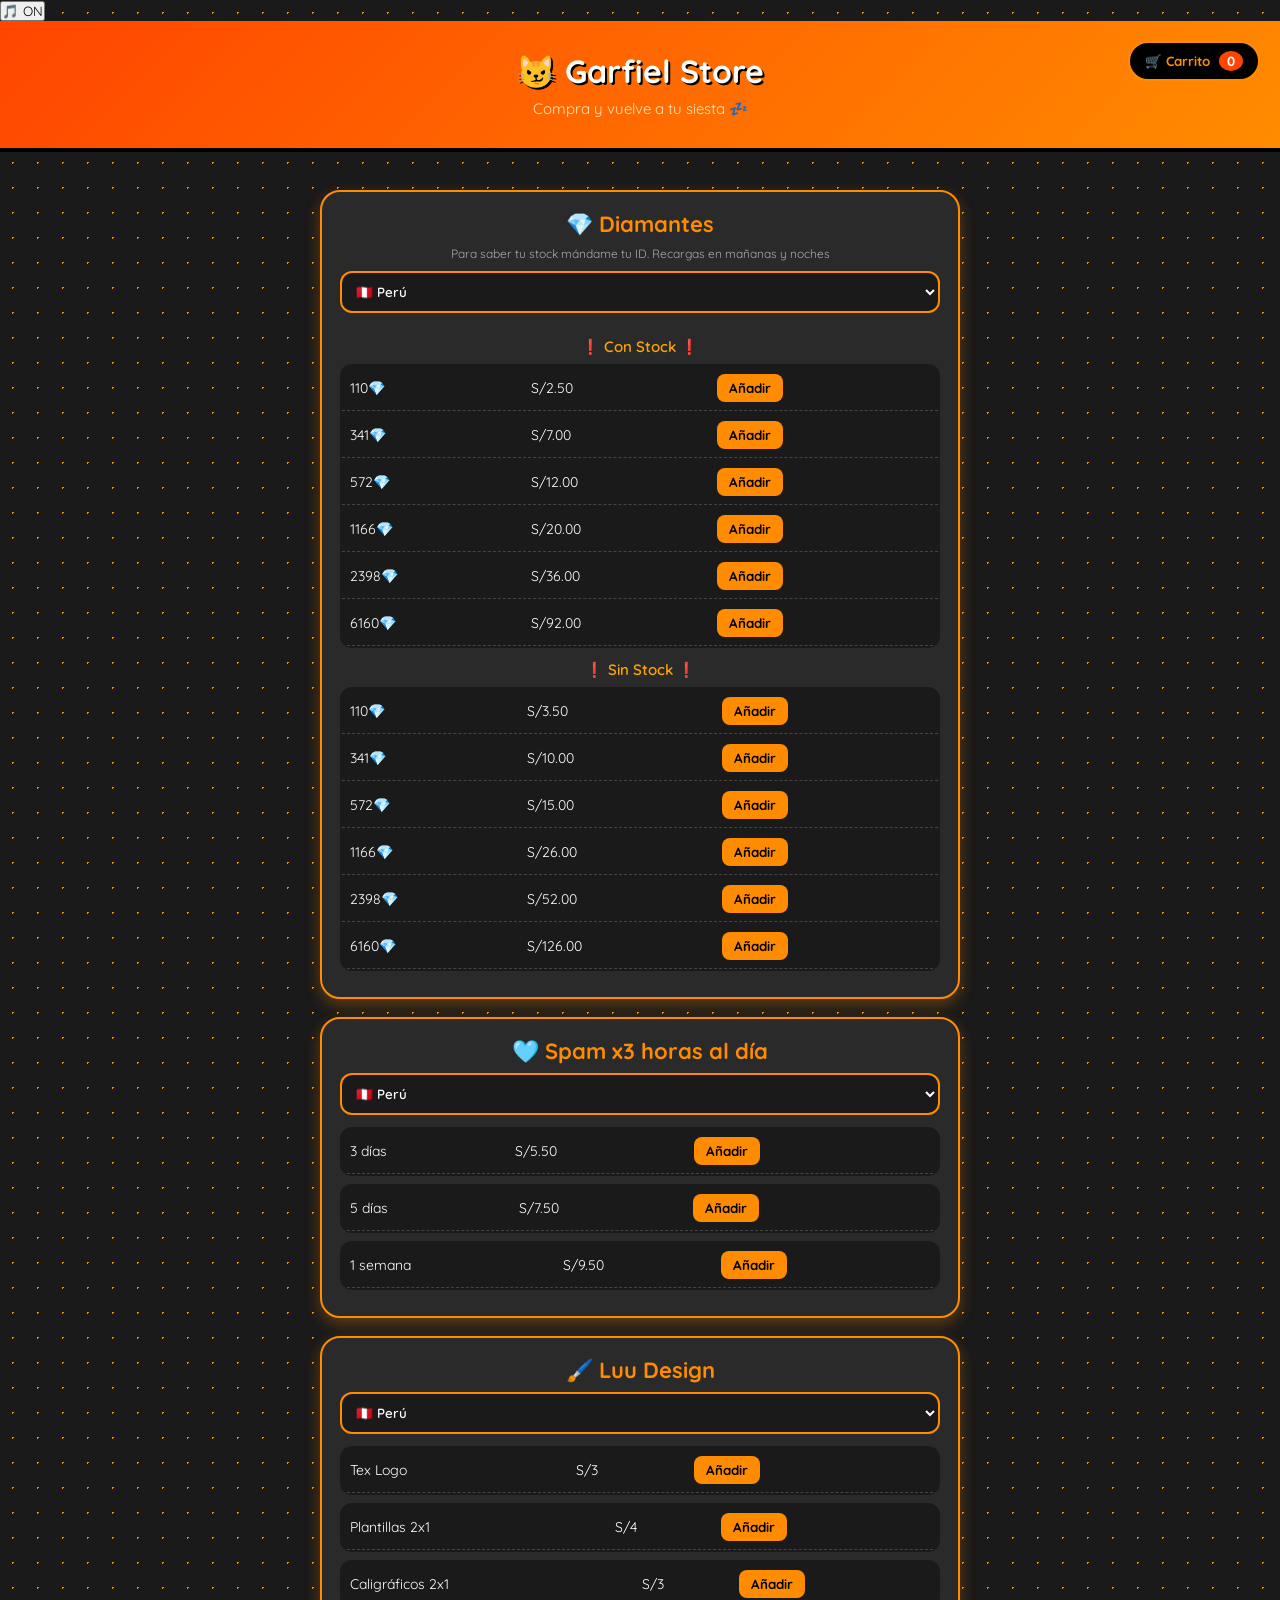
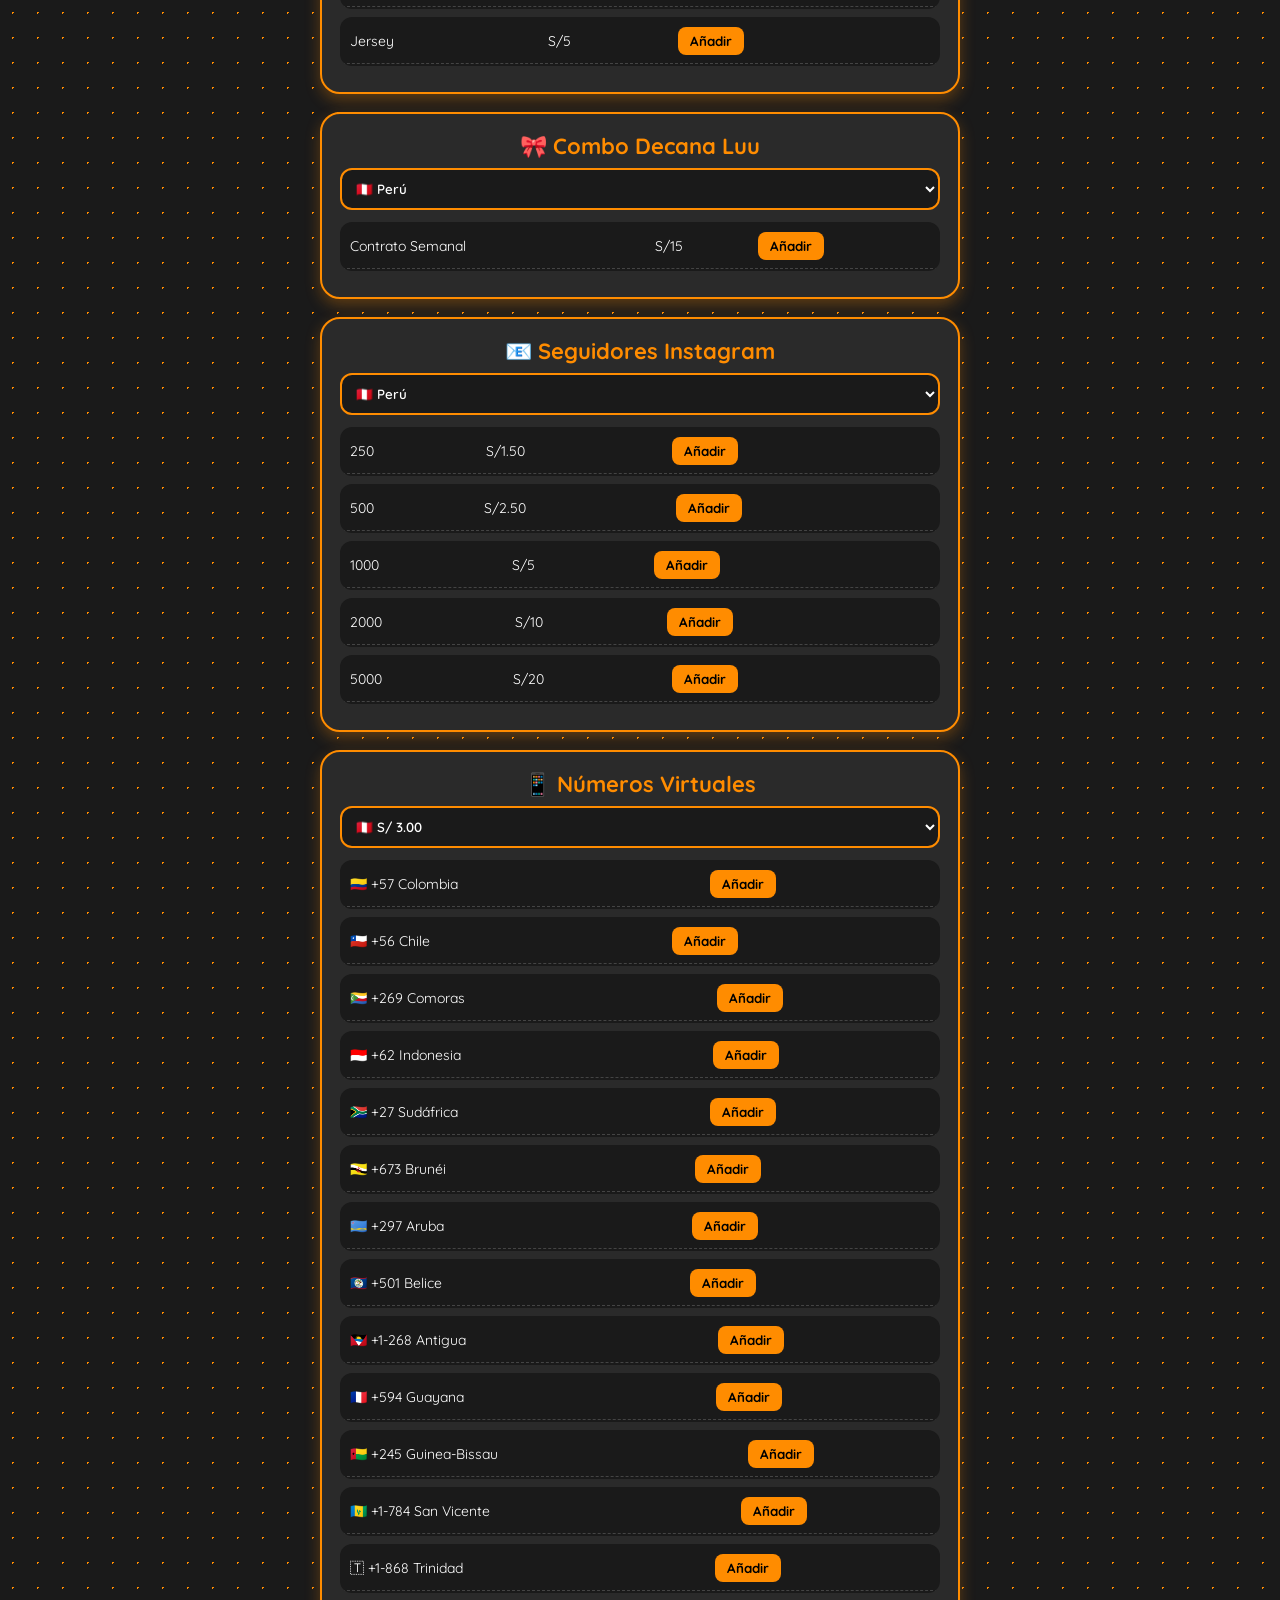
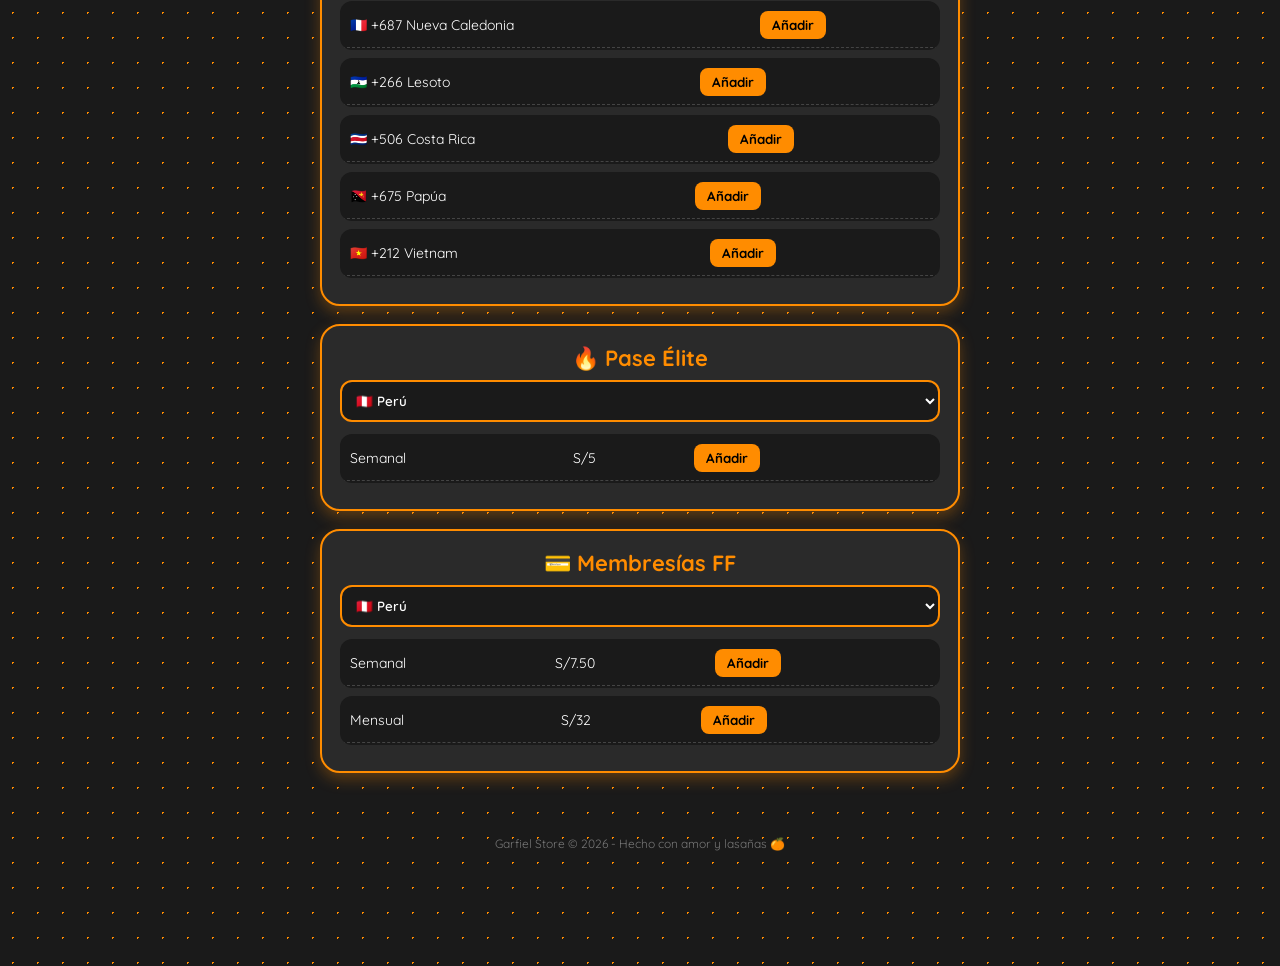
==== index.html @ dd6cdc40 "Actualizar index.html" ====
<!DOCTYPE html>
<html lang="es">
<head>
<meta charset="UTF-8">
<meta name="viewport" content="width=device-width, initial-scale=1.0">
<title>Garfiel Store 😼</title>
<link rel="stylesheet" href="style.css">
<link href="https://fonts.googleapis.com/css2?family=Quicksand:wght@400;600;700&display=swap" rel="stylesheet">
</head>
<body>

<button id="btn-musica">🎵 ON</button>
<audio id="musica" loop><source src="garfield.mp3" type="audio/mpeg"></audio>

<header>
  <h1>😼 Garfiel Store</h1>
  <p>Compra y vuelve a tu siesta 💤</p>
  <button id="btn-carrito">🛒 Carrito <span id="contador">0</span></button>
</header>

<div class="container">

  <div class="card"><h2>💎 Diamantes</h2>
    <p class="info">Para saber tu stock mándame tu ID. Recargas en mañanas y noches</p>
    <select id="pais-diamantes" onchange="cambiarPrecio('diamantes')">
      <option value="PE">🇵🇪 Perú</option><option value="AR">🇦🇷 Argentina</option>
      <option value="CL">🇨🇱 Chile</option><option value="BO">🇧🇴 Bolivia</option>
      <option value="UY">🇺🇾 Uruguay</option><option value="MX">🇲🇽 México</option>
    </select>
    <h3>❗ Con Stock ❗</h3><div id="tabla-diamantes-con"></div>
    <h3>❗ Sin Stock ❗</h3><div id="tabla-diamantes-sin"></div>
  </div>

  <div class="card"><h2>🩵 Spam x3 horas al día</h2>
    <select id="pais-spam" onchange="cambiarPrecio('spam')">
      <option value="PE">🇵🇪 Perú</option><option value="CL">🇨🇱 Chile</option>
      <option value="AR">🇦🇷 Argentina</option><option value="UY">🇺🇾 Uruguay</option>
      <option value="BO">🇧🇴 Bolivia</option><option value="CO">🇨🇴 Colombia</option>
      <option value="US">🇺🇸 USA</option><option value="MX">🇲🇽 México</option>
    </select><div id="tabla-spam"></div>
  </div>

  <div class="card"><h2>🖌️ Luu Design</h2>
    <select id="pais-luu" onchange="cambiarPrecio('luu')">
      <option value="PE">🇵🇪 Perú</option><option value="CL">🇨🇱 Chile</option>
      <option value="AR">🇦🇷 Argentina</option><option value="MX">🇲🇽 México</option>
      <option value="UY">🇺🇾 Uruguay</option><option value="BO">🇧🇴 Bolivia</option>
      <option value="CO">🇨🇴 Colombia</option><option value="US">🇺🇸 USA</option>
    </select><div id="tabla-luu"></div>
  </div>

  <div class="card"><h2>🎀 Combo Decana Luu</h2>
    <select id="pais-combo" onchange="cambiarPrecio('combo')">
      <option value="PE">🇵🇪 Perú</option><option value="CL">🇨🇱 Chile</option>
      <option value="AR">🇦🇷 Argentina</option><option value="MX">🇲🇽 México</option>
      <option value="UY">🇺🇾 Uruguay</option><option value="BO">🇧🇴 Bolivia</option>
    </select><div id="tabla-combo"></div>
  </div>

  <div class="card"><h2>📧 Seguidores Instagram</h2>
    <select id="pais-seguidores" onchange="cambiarPrecio('seguidores')">
      <option value="PE">🇵🇪 Perú</option><option value="CL">🇨🇱 Chile</option>
      <option value="AR">🇦🇷 Argentina</option><option value="MX">🇲🇽 México</option>
      <option value="UY">🇺🇾 Uruguay</option><option value="BO">🇧🇴 Bolivia</option>
    </select><div id="tabla-seguidores"></div>
  </div>

  <div class="card"><h2>📱 Números Virtuales</h2>
    <select id="moneda-numero">
      <option>🇵🇪 S/ 3.00</option><option>🇨🇱 $1,050 CLP</option>
      <option>🇦🇷 $1,650 ARS</option><option>🇲🇽 $22.50 MXN</option>
      <option>🇺🇾 $45 UYU</option><option>🇧🇴 Bs 13.50</option>
      <option>🇨🇴 $4,500 COP</option><option>🇺🇸 $2 USD</option>
    </select>
    <div id="tabla-numeros"></div>
  </div>

  <div class="card"><h2>🔥 Pase Élite</h2>
    <select id="pais-pase" onchange="cambiarPrecio('pase')">
      <option value="PE">🇵🇪 Perú</option><option value="CL">🇨🇱 Chile</option>
      <option value="AR">🇦🇷 Argentina</option><option value="MX">🇲🇽 México</option>
      <option value="UY">🇺🇾 Uruguay</option><option value="BO">🇧🇴 Bolivia</option>
    </select><div id="tabla-pase"></div>
  </div>

  <div class="card"><h2>💳 Membresías FF</h2>
    <select id="pais-membresia" onchange="cambiarPrecio('membresia')">
      <option value="PE">🇵🇪 Perú</option><option value="CL">🇨🇱 Chile</option>
      <option value="AR">🇦🇷 Argentina</option><option value="MX">🇲🇽 México</option>
      <option value="UY">🇺🇾 Uruguay</option><option value="BO">🇧🇴 Bolivia</option>
    </select><div id="tabla-membresia"></div>
  </div>

</div>

<!-- MODAL CARRITO -->
<div id="modal-carrito" class="modal">
  <div class="modal-contenido">
    <span class="cerrar">&times;</span>
    <h2>🛒 Tu Carrito</h2>
    <div id="items-carrito"></div>
    <p id="total">Total: S/0.00</p>
    <button id="btn-enviar-wp">Enviar pedido por WhatsApp</button>
  </div>
</div>

<footer>Garfiel Store © 2026 - Hecho con amor y lasañas 🍊</footer>
<script src="script.js"></script>
</body>
</html>
---- style.css ----
*{margin:0;padding:0;box-sizing:border-box;font-family:'Quicksand', sans-serif}
body{background:#1a1a1a;color:#fff;padding-bottom:90px;background-image:radial-gradient(#FF8C00 1px, transparent 1px);background-size:25px 25px}
header{text-align:center;padding:30px 15px;background:linear-gradient(135deg, #FF4500 0%, #FF8C00 100%);border-bottom:4px solid #000;position:relative}
header h1{font-size:32px;color:#fff;text-shadow:2px 2px 0 #000;font-weight:700}
header p{color:#FFE4B5;margin-top:8px;font-size:15px}
#btn-carrito{position:absolute;top:20px;right:20px;background:#000;color:#FF8C00;border:2px solid #FF8C00;padding:10px 15px;border-radius:25px;font-weight:700;cursor:pointer}
#contador{background:#FF4500;color:#fff;padding:2px 8px;border-radius:50%;margin-left:5px}
.container{max-width:680px;margin:auto;padding:20px}
.card{background:#2a2a2a;border-radius:20px;padding:18px;margin:18px 0;box-shadow:0 6px 15px rgba(255,140,0,0.3);border:2px solid #FF8C00}
.card h2{color:#FF8C00;margin-bottom:8px;font-size:22px;text-align:center}
.card h3{font-size:15px;color:#FFA500;margin:12px 0 8px;text-align:center;font-weight:600}
.info{font-size:12px;color:#aaa;text-align:center;margin-bottom:10px}
select{width:100%;padding:10px;border:2px solid #FF8C00;border-radius:12px;margin-bottom:12px;background:#1a1a1a;color:#fff;font-weight:600}
table{width:100%;font-size:14px;background:#1a1a1a;border-radius:12px;overflow:hidden;margin-bottom:8px}
table td{padding:8px;border-bottom:1px dashed #444}
.controles{display:flex;gap:5px;align-items:center}
.btn-add{background:#FF8C00;color:#000;border:none;padding:6px 12px;border-radius:8px;font-weight:700;cursor:pointer}
.btn-cant{background:#333;color:#FF8C00;border:1px solid #FF8C00;padding:6px 10px;border-radius:8px;font-weight:700;min-width:35px;text-align:center}
.modal{display:none;position:fixed;z-index:1000;left:0;top:0;width:100%;height:100%;background:rgba(0,0,0,0.8)}
.modal-contenido{background:#2a2a2a;margin:10% auto;padding:20px;border:3px solid #FF8C00;border-radius:20px;width:90%;max-width:500px;color:#fff}
.cerrar{float:right;font-size:28px;font-weight:bold;color:#FF8C00;cursor:pointer}
#btn-enviar-wp{width:100%;background:linear-gradient(135deg, #25D366 0%, #128C7E 100%);color:#fff;border:none;padding:12px;border-radius:12px;font-weight:700;font-size:16px;margin-top:15px;cursor:pointer}
footer{text-align:center;padding:25px;font-size:12px;color:#777}
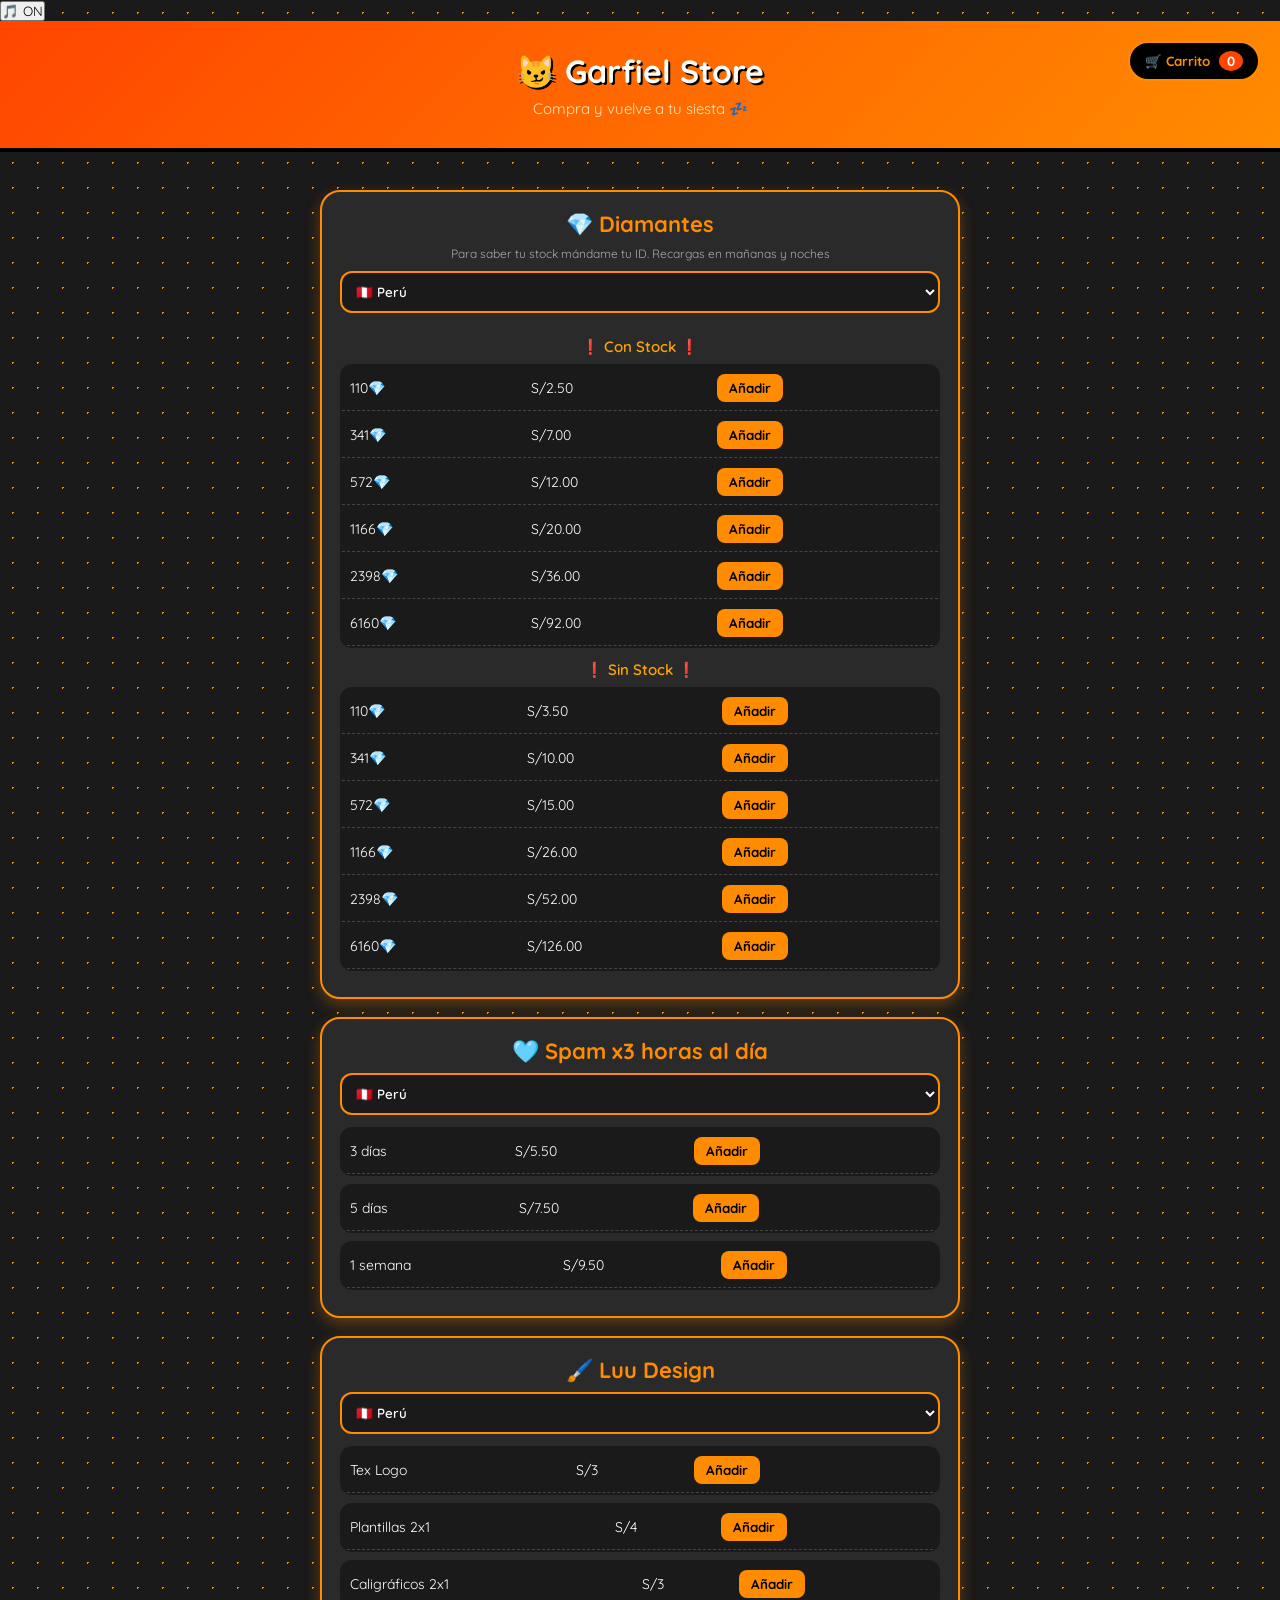
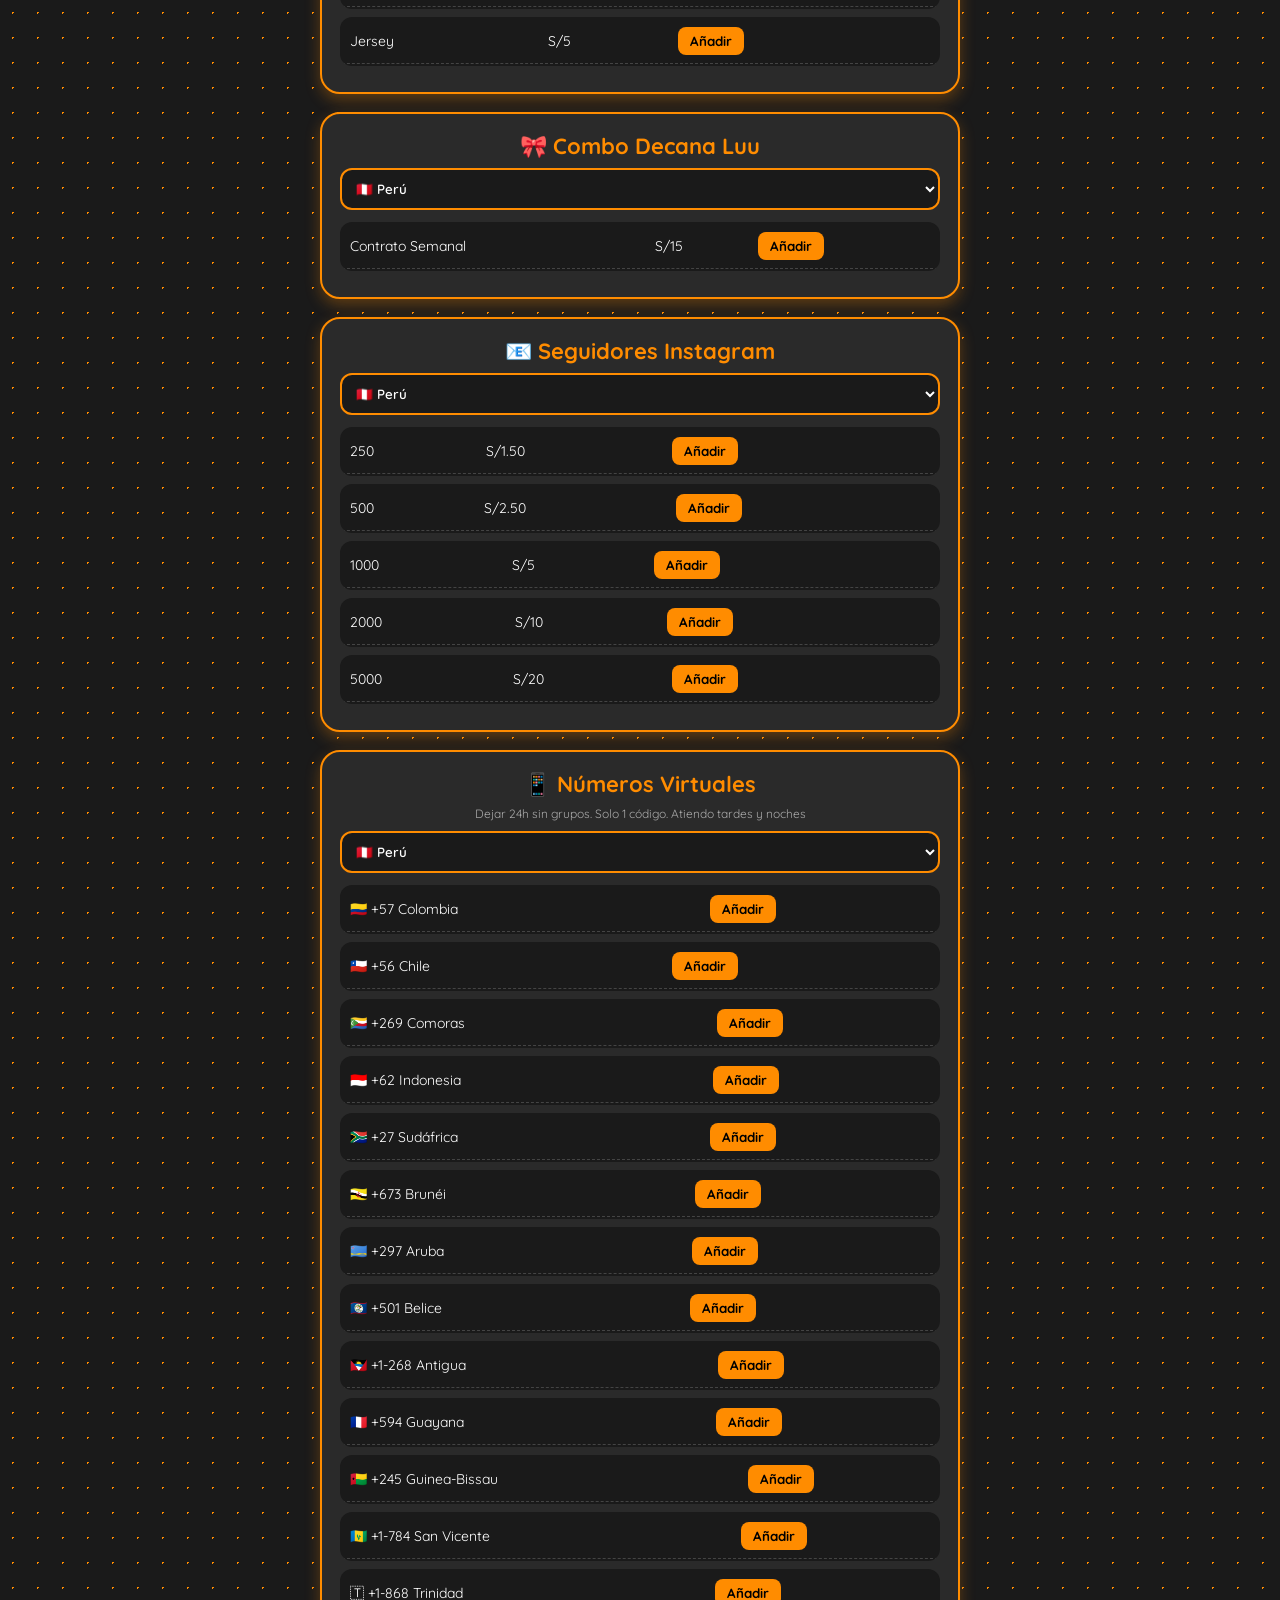
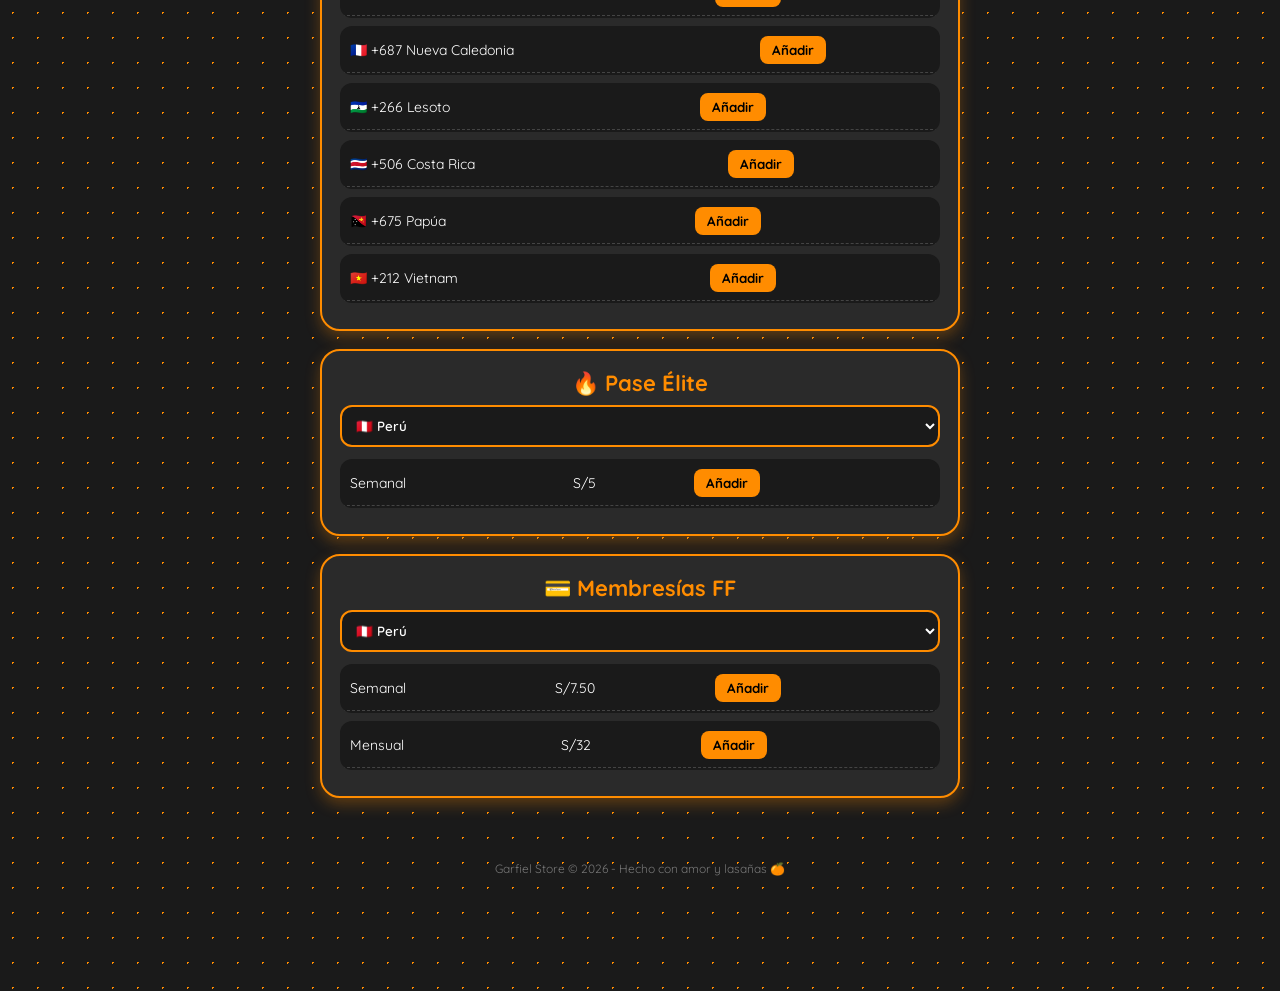
==== commit 345e1dcc: "Actualizar index.html" ====
--- a/index.html
+++ b/index.html
@@ -66,11 +66,12 @@
   </div>
 
   <div class="card"><h2>📱 Números Virtuales</h2>
-    <select id="moneda-numero">
-      <option>🇵🇪 S/ 3.00</option><option>🇨🇱 $1,050 CLP</option>
-      <option>🇦🇷 $1,650 ARS</option><option>🇲🇽 $22.50 MXN</option>
-      <option>🇺🇾 $45 UYU</option><option>🇧🇴 Bs 13.50</option>
-      <option>🇨🇴 $4,500 COP</option><option>🇺🇸 $2 USD</option>
+    <p class="info">Dejar 24h sin grupos. Solo 1 código. Atiendo tardes y noches</p>
+    <select id="pais-numeros" onchange="cambiarPrecio('numeros')">
+      <option value="PE">🇵🇪 Perú</option><option value="CL">🇨🇱 Chile</option>
+      <option value="AR">🇦🇷 Argentina</option><option value="MX">🇲🇽 México</option>
+      <option value="UY">🇺🇾 Uruguay</option><option value="BO">🇧🇴 Bolivia</option>
+      <option value="CO">🇨🇴 Colombia</option><option value="US">🇺🇸 USA</option>
     </select>
     <div id="tabla-numeros"></div>
   </div>
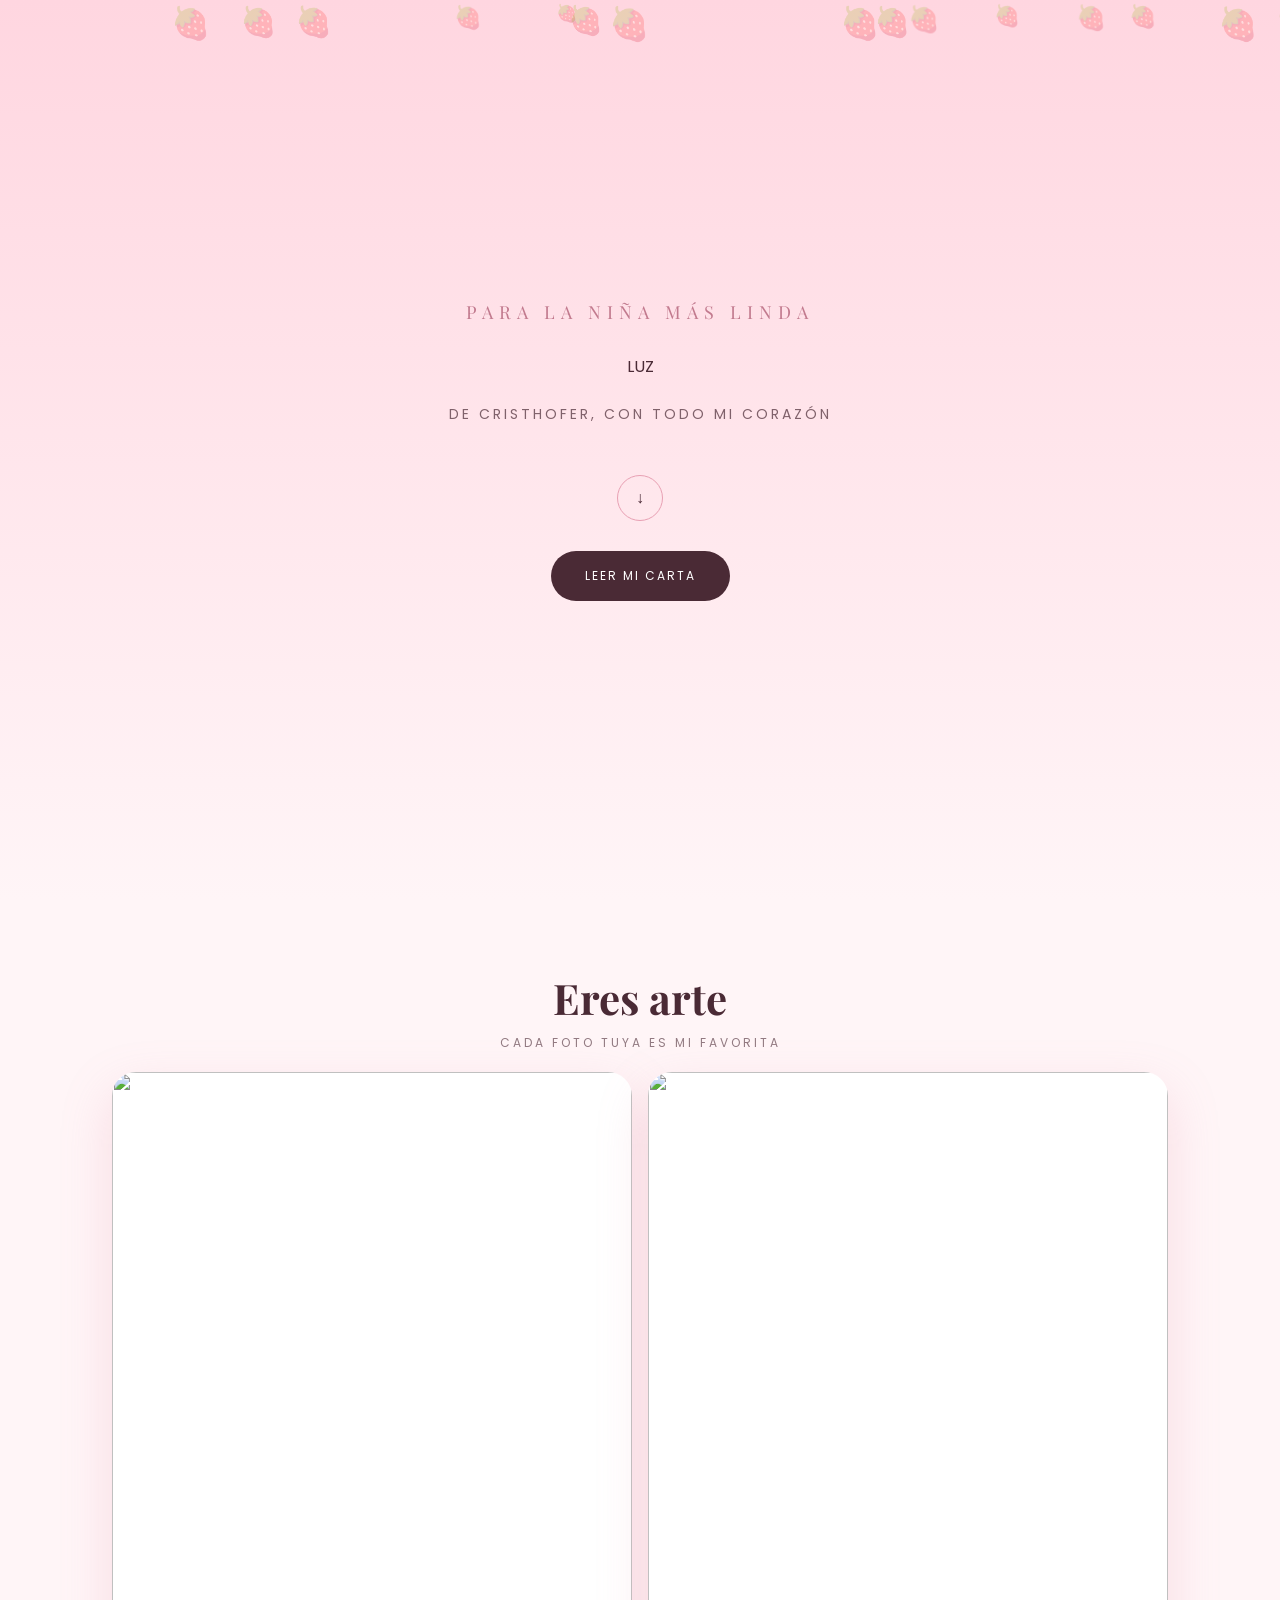
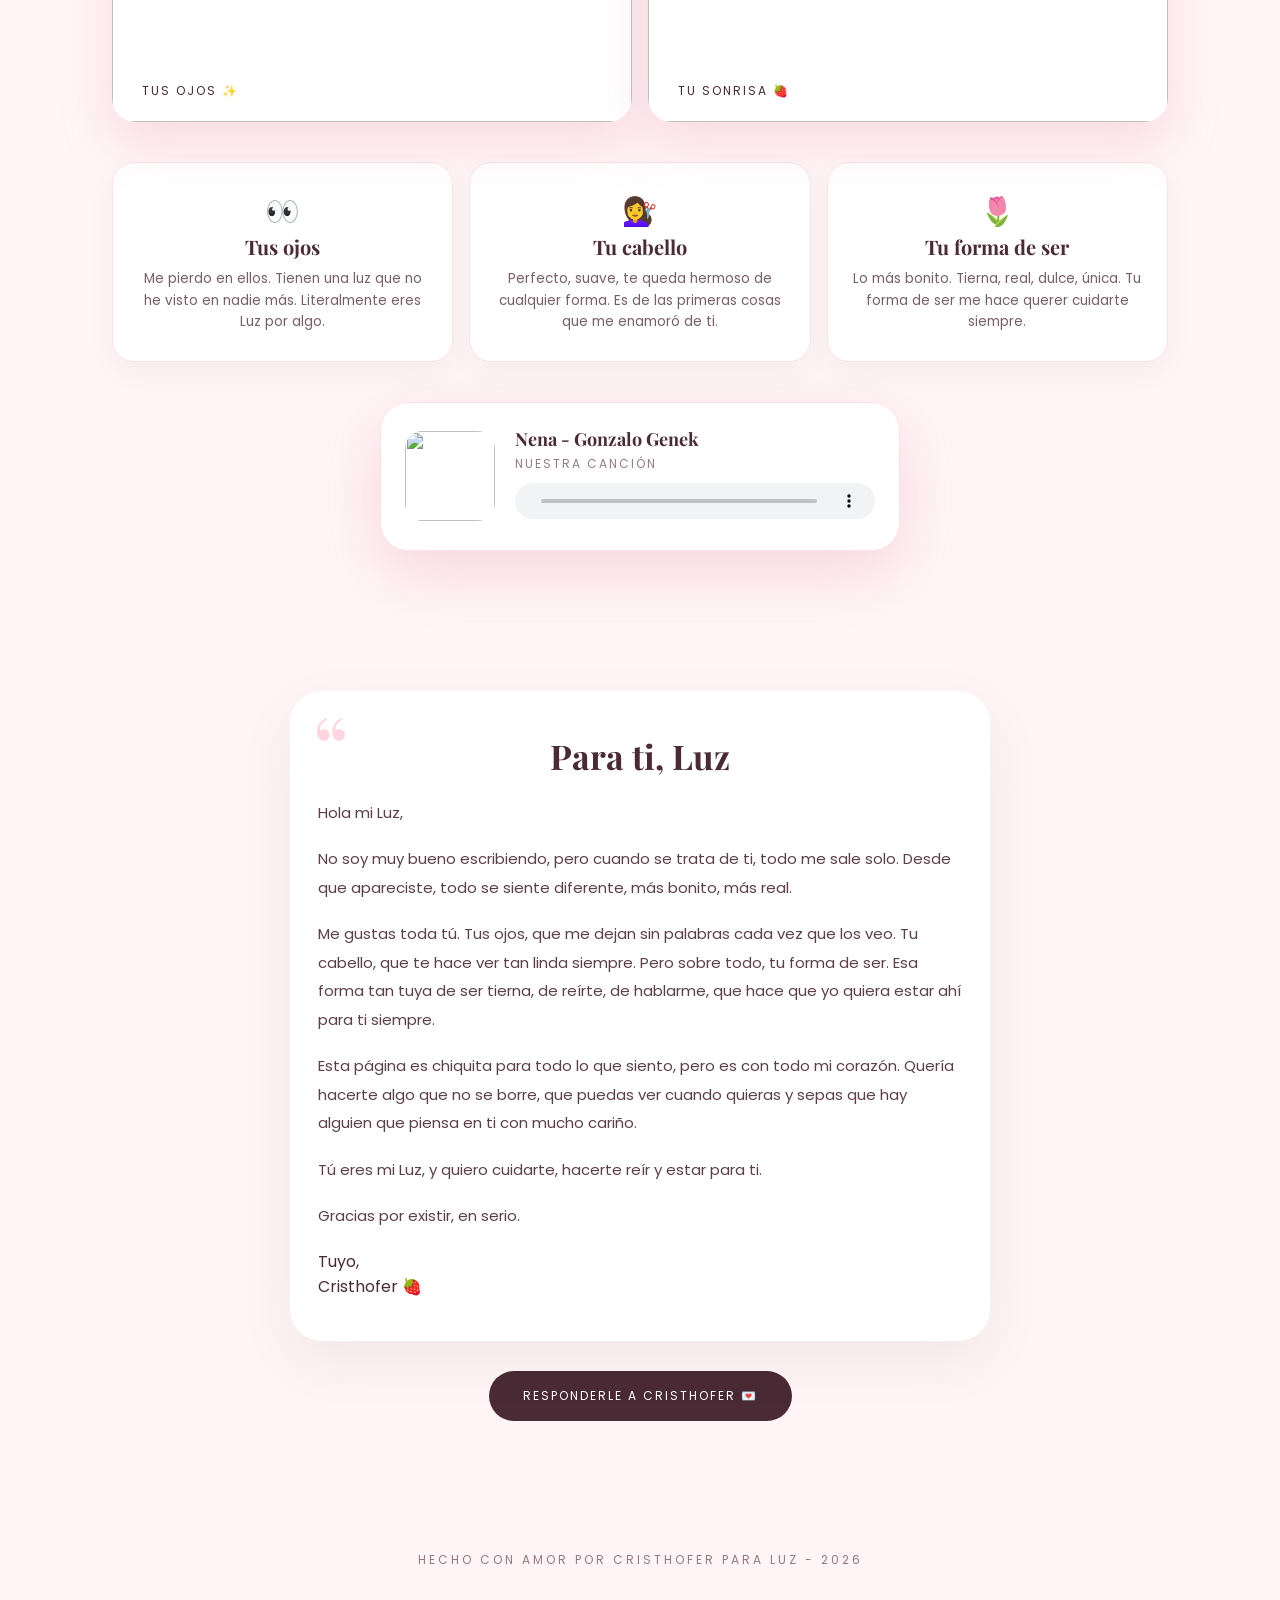
==== commit f5be7b6a: "Actualizar index.html" ====
--- a/index.html
+++ b/index.html
@@ -3,109 +3,101 @@
 <head>
 <meta charset="UTF-8">
 <meta name="viewport" content="width=device-width, initial-scale=1.0">
-<title>Garfiel Store 😼</title>
-<link rel="stylesheet" href="style.css">
-<link href="https://fonts.googleapis.com/css2?family=Quicksand:wght@400;600;700&display=swap" rel="stylesheet">
+<title>Para Luz - De Cristhofer</title>
+<link href="https://fonts.googleapis.com/css2?family=Playfair+Display:wght@400;600;700&family=Poppins:wght@300;400;500&display=swap" rel="stylesheet">
+<style>
+*{margin:0;padding:0;box-sizing:border-box}
+body{font-family:'Poppins',sans-serif;background:#fff5f7;color:#4a2a35;overflow-x:hidden}
+.hero{min-height:100vh;background:linear-gradient(180deg, #ffd6e0 0%, #fff5f7 100%);display:flex;flex-direction:column;align-items:center;justify-content:center;text-align:center;padding:30px 20px;position:relative}
+.hero h1{font-family:'Playfair Display',serif;font-size:18px;letter-spacing:6px;font-weight:400;color:#c27a8e;margin-bottom:30px}
+.hero.name{font-family:'Playfair Display',serif;font-size:clamp(70px,20vw,140px);font-weight:700;line-height:0.9;color:#4a2a35}
+.subtitle{margin-top:25px;font-size:14px;letter-spacing:3px;opacity:0.7}
+.scroll{margin-top:50px;width:46px;height:46px;border:1px solid #e8a0b3;border-radius:50%;display:flex;align-items:center;justify-content:center;animation:float 2s infinite}
+@keyframes float{0%,100%{transform:translateY(0)}50%{transform:translateY(8px)}}
+.section{max-width:1100px;margin:0 auto;padding:70px 22px}
+.pics{display:grid;grid-template-columns:1fr 1fr;gap:16px;margin-top:20px}
+@media(max-width:700px){.pics{grid-template-columns:1fr}}
+.pic-card{border-radius:24px;overflow:hidden;position:relative;aspect-ratio:4/5;background:#fff;box-shadow:0 20px 50px rgba(227,143,168,0.25)}
+.pic-card img{width:100%;height:100%;object-fit:cover;transition:transform 0.8s}
+.pic-card:hover img{transform:scale(1.05)}
+.pic-label{position:absolute;bottom:14px;left:14px;background:rgba(255,255,255,0.9);backdrop-filter:blur(10px);padding:8px 16px;border-radius:20px;font-size:12px;letter-spacing:2px}
+.love-grid{display:grid;grid-template-columns:repeat(3,1fr);gap:16px;margin-top:40px}
+@media(max-width:700px){.love-grid{grid-template-columns:1fr}}
+.love-item{background:white;border-radius:22px;padding:28px 22px;box-shadow:0 10px 30px rgba(0,0,0,0.04);border:1px solid #ffe2e9;text-align:center}
+.love-item h3{font-family:'Playfair Display',serif;font-size:20px;margin-bottom:8px}
+.love-item p{font-size:13.5px;line-height:1.6;opacity:0.75}
+.player{background:white;border-radius:28px;padding:24px;display:flex;gap:20px;align-items:center;box-shadow:0 20px 60px rgba(227,143,168,0.3);border:1px solid #ffe2e9;max-width:520px;margin:40px auto 0}
+.player img{width:90px;height:90px;border-radius:18px;object-fit:cover}
+.player-info{flex:1;text-align:left}
+.player-info h4{font-family:'Playfair Display',serif;font-size:18px}
+.player-info p{font-size:12px;letter-spacing:2px;opacity:0.6;margin-top:4px}
+.player audio{width:100%;margin-top:10px;height:36px}
+.letter{background:white;border-radius:32px;padding:42px 28px;box-shadow:0 20px 60px rgba(0,0,0,0.06);max-width:700px;margin:0 auto;position:relative}
+.letter:before{content:'“';position:absolute;top:10px;left:22px;font-family:'Playfair Display',serif;font-size:90px;color:#ffd6e0;line-height:1}
+.letter h2{font-family:'Playfair Display',serif;font-size:34px;margin-bottom:20px;text-align:center}
+.letter p{font-size:15px;line-height:1.9;margin-bottom:18px;opacity:0.9}
+.letter.sign{margin-top:30px;text-align:right;font-family:'Playfair Display',serif;font-style:italic;font-size:22px}
+.footer{text-align:center;padding:60px 20px;opacity:0.6;font-size:12px;letter-spacing:3px}
+.btn{display:inline-block;margin-top:30px;background:#4a2a35;color:white;padding:16px 34px;border-radius:30px;text-decoration:none;letter-spacing:2px;font-size:12px;transition:0.3s}
+.btn:hover{background:#e38fa8;transform:translateY(-2px)}
+.hearts{position:absolute;top:0;left:0;width:100%;height:100%;pointer-events:none;overflow:hidden}
+.hearts span{position:absolute;animation:heart 8s linear infinite;opacity:0.2}
+@keyframes heart{0%{transform:translateY(100vh) rotate(0deg)}100%{transform:translateY(-10vh) rotate(360deg)}}
+</style>
 </head>
 <body>
-
-<button id="btn-musica">🎵 ON</button>
-<audio id="musica" loop><source src="garfield.mp3" type="audio/mpeg"></audio>
-
-<header>
-  <h1>😼 Garfiel Store</h1>
-  <p>Compra y vuelve a tu siesta 💤</p>
-  <button id="btn-carrito">🛒 Carrito <span id="contador">0</span></button>
-</header>
-
-<div class="container">
-
-  <div class="card"><h2>💎 Diamantes</h2>
-    <p class="info">Para saber tu stock mándame tu ID. Recargas en mañanas y noches</p>
-    <select id="pais-diamantes" onchange="cambiarPrecio('diamantes')">
-      <option value="PE">🇵🇪 Perú</option><option value="AR">🇦🇷 Argentina</option>
-      <option value="CL">🇨🇱 Chile</option><option value="BO">🇧🇴 Bolivia</option>
-      <option value="UY">🇺🇾 Uruguay</option><option value="MX">🇲🇽 México</option>
-    </select>
-    <h3>❗ Con Stock ❗</h3><div id="tabla-diamantes-con"></div>
-    <h3>❗ Sin Stock ❗</h3><div id="tabla-diamantes-sin"></div>
-  </div>
-
-  <div class="card"><h2>🩵 Spam x3 horas al día</h2>
-    <select id="pais-spam" onchange="cambiarPrecio('spam')">
-      <option value="PE">🇵🇪 Perú</option><option value="CL">🇨🇱 Chile</option>
-      <option value="AR">🇦🇷 Argentina</option><option value="UY">🇺🇾 Uruguay</option>
-      <option value="BO">🇧🇴 Bolivia</option><option value="CO">🇨🇴 Colombia</option>
-      <option value="US">🇺🇸 USA</option><option value="MX">🇲🇽 México</option>
-    </select><div id="tabla-spam"></div>
-  </div>
-
-  <div class="card"><h2>🖌️ Luu Design</h2>
-    <select id="pais-luu" onchange="cambiarPrecio('luu')">
-      <option value="PE">🇵🇪 Perú</option><option value="CL">🇨🇱 Chile</option>
-      <option value="AR">🇦🇷 Argentina</option><option value="MX">🇲🇽 México</option>
-      <option value="UY">🇺🇾 Uruguay</option><option value="BO">🇧🇴 Bolivia</option>
-      <option value="CO">🇨🇴 Colombia</option><option value="US">🇺🇸 USA</option>
-    </select><div id="tabla-luu"></div>
-  </div>
-
-  <div class="card"><h2>🎀 Combo Decana Luu</h2>
-    <select id="pais-combo" onchange="cambiarPrecio('combo')">
-      <option value="PE">🇵🇪 Perú</option><option value="CL">🇨🇱 Chile</option>
-      <option value="AR">🇦🇷 Argentina</option><option value="MX">🇲🇽 México</option>
-      <option value="UY">🇺🇾 Uruguay</option><option value="BO">🇧🇴 Bolivia</option>
-    </select><div id="tabla-combo"></div>
-  </div>
-
-  <div class="card"><h2>📧 Seguidores Instagram</h2>
-    <select id="pais-seguidores" onchange="cambiarPrecio('seguidores')">
-      <option value="PE">🇵🇪 Perú</option><option value="CL">🇨🇱 Chile</option>
-      <option value="AR">🇦🇷 Argentina</option><option value="MX">🇲🇽 México</option>
-      <option value="UY">🇺🇾 Uruguay</option><option value="BO">🇧🇴 Bolivia</option>
-    </select><div id="tabla-seguidores"></div>
-  </div>
-
-  <div class="card"><h2>📱 Números Virtuales</h2>
-    <p class="info">Dejar 24h sin grupos. Solo 1 código. Atiendo tardes y noches</p>
-    <select id="pais-numeros" onchange="cambiarPrecio('numeros')">
-      <option value="PE">🇵🇪 Perú</option><option value="CL">🇨🇱 Chile</option>
-      <option value="AR">🇦🇷 Argentina</option><option value="MX">🇲🇽 México</option>
-      <option value="UY">🇺🇾 Uruguay</option><option value="BO">🇧🇴 Bolivia</option>
-      <option value="CO">🇨🇴 Colombia</option><option value="US">🇺🇸 USA</option>
-    </select>
-    <div id="tabla-numeros"></div>
-  </div>
-
-  <div class="card"><h2>🔥 Pase Élite</h2>
-    <select id="pais-pase" onchange="cambiarPrecio('pase')">
-      <option value="PE">🇵🇪 Perú</option><option value="CL">🇨🇱 Chile</option>
-      <option value="AR">🇦🇷 Argentina</option><option value="MX">🇲🇽 México</option>
-      <option value="UY">🇺🇾 Uruguay</option><option value="BO">🇧🇴 Bolivia</option>
-    </select><div id="tabla-pase"></div>
-  </div>
-
-  <div class="card"><h2>💳 Membresías FF</h2>
-    <select id="pais-membresia" onchange="cambiarPrecio('membresia')">
-      <option value="PE">🇵🇪 Perú</option><option value="CL">🇨🇱 Chile</option>
-      <option value="AR">🇦🇷 Argentina</option><option value="MX">🇲🇽 México</option>
-      <option value="UY">🇺🇾 Uruguay</option><option value="BO">🇧🇴 Bolivia</option>
-    </select><div id="tabla-membresia"></div>
-  </div>
-
+<div class="hero">
+  <div class="hearts" id="hearts"></div>
+  <h1>PARA LA NIÑA MÁS LINDA</h1>
+  <div class="name">LUZ</div>
+  <p class="subtitle">DE CRISTHOFER, CON TODO MI CORAZÓN</p>
+  <div class="scroll">↓</div>
+  <a href="#carta" class="btn">LEER MI CARTA</a>
 </div>
 
-<!-- MODAL CARRITO -->
-<div id="modal-carrito" class="modal">
-  <div class="modal-contenido">
-    <span class="cerrar">&times;</span>
-    <h2>🛒 Tu Carrito</h2>
-    <div id="items-carrito"></div>
-    <p id="total">Total: S/0.00</p>
-    <button id="btn-enviar-wp">Enviar pedido por WhatsApp</button>
+<div class="section">
+  <div style="text-align:center;margin-bottom:10px">
+    <h2 style="font-family:'Playfair Display',serif;font-size:42px;">Eres arte</h2>
+    <p style="letter-spacing:3px;font-size:12px;opacity:0.6;margin-top:8px">CADA FOTO TUYA ES MI FAVORITA</p>
+  </div>
+  <div class="pics">
+    <div class="pic-card"><img src="https://files.evogb.win/8E1mm0.jpg"><div class="pic-label">TUS OJOS ✨</div></div>
+    <div class="pic-card"><img src="https://files.evogb.win/6E6Gyh.jpg"><div class="pic-label">TU SONRISA 🍓</div></div>
+  </div>
+  <div class="love-grid">
+    <div class="love-item"><div style="font-size:28px">👀</div><h3>Tus ojos</h3><p>Me pierdo en ellos. Tienen una luz que no he visto en nadie más. Literalmente eres Luz por algo.</p></div>
+    <div class="love-item"><div style="font-size:28px">💇‍♀️</div><h3>Tu cabello</h3><p>Perfecto, suave, te queda hermoso de cualquier forma. Es de las primeras cosas que me enamoró de ti.</p></div>
+    <div class="love-item"><div style="font-size:28px">🌷</div><h3>Tu forma de ser</h3><p>Lo más bonito. Tierna, real, dulce, única. Tu forma de ser me hace querer cuidarte siempre.</p></div>
+  </div>
+  <div class="player">
+    <img src="https://files.evogb.win/i1hl4C.jpg">
+    <div class="player-info">
+      <h4>Nena - Gonzalo Genek</h4>
+      <p>NUESTRA CANCIÓN</p>
+      <audio controls autoplay loop><source src="https://files.evogb.win/BQ9gfb.mp3" type="audio/mpeg"></audio>
+    </div>
   </div>
 </div>
 
-<footer>Garfiel Store © 2026 - Hecho con amor y lasañas 🍊</footer>
-<script src="script.js"></script>
+<div class="section" id="carta">
+  <div class="letter">
+    <h2>Para ti, Luz</h2>
+    <p>Hola mi Luz,</p>
+    <p>No soy muy bueno escribiendo, pero cuando se trata de ti, todo me sale solo. Desde que apareciste, todo se siente diferente, más bonito, más real.</p>
+    <p>Me gustas toda tú. Tus ojos, que me dejan sin palabras cada vez que los veo. Tu cabello, que te hace ver tan linda siempre. Pero sobre todo, tu forma de ser. Esa forma tan tuya de ser tierna, de reírte, de hablarme, que hace que yo quiera estar ahí para ti siempre.</p>
+    <p>Esta página es chiquita para todo lo que siento, pero es con todo mi corazón. Quería hacerte algo que no se borre, que puedas ver cuando quieras y sepas que hay alguien que piensa en ti con mucho cariño.</p>
+    <p>Tú eres mi Luz, y quiero cuidarte, hacerte reír y estar para ti.</p>
+    <p>Gracias por existir, en serio.</p>
+    <div class="sign">Tuyo,<br>Cristhofer 🍓</div>
+  </div>
+  <div style="text-align:center">
+    <a href="https://wa.me/51927174369?text=Cristhofer%20ya%20vi%20tu%20p%C3%A1gina%20%E2%9D%A4%EF%B8%8F%20me%20encant%C3%B3%20%F0%9F%8D%93" class="btn">RESPONDERLE A CRISTHOFER 💌</a>
+  </div>
+</div>
+<div class="footer">HECHO CON AMOR POR CRISTHOFER PARA LUZ - 2026</div>
+<script>
+const container=document.getElementById('hearts');
+for(let i=0;i<15;i++){let s=document.createElement('span');s.innerHTML='🍓';s.style.left=Math.random()*100+'%';s.style.fontSize=(14+Math.random()*20)+'px';s.style.animationDelay=Math.random()*8+'s';s.style.animationDuration=(6+Math.random()*6)+'s';container.appendChild(s);}
+</script>
 </body>
 </html>
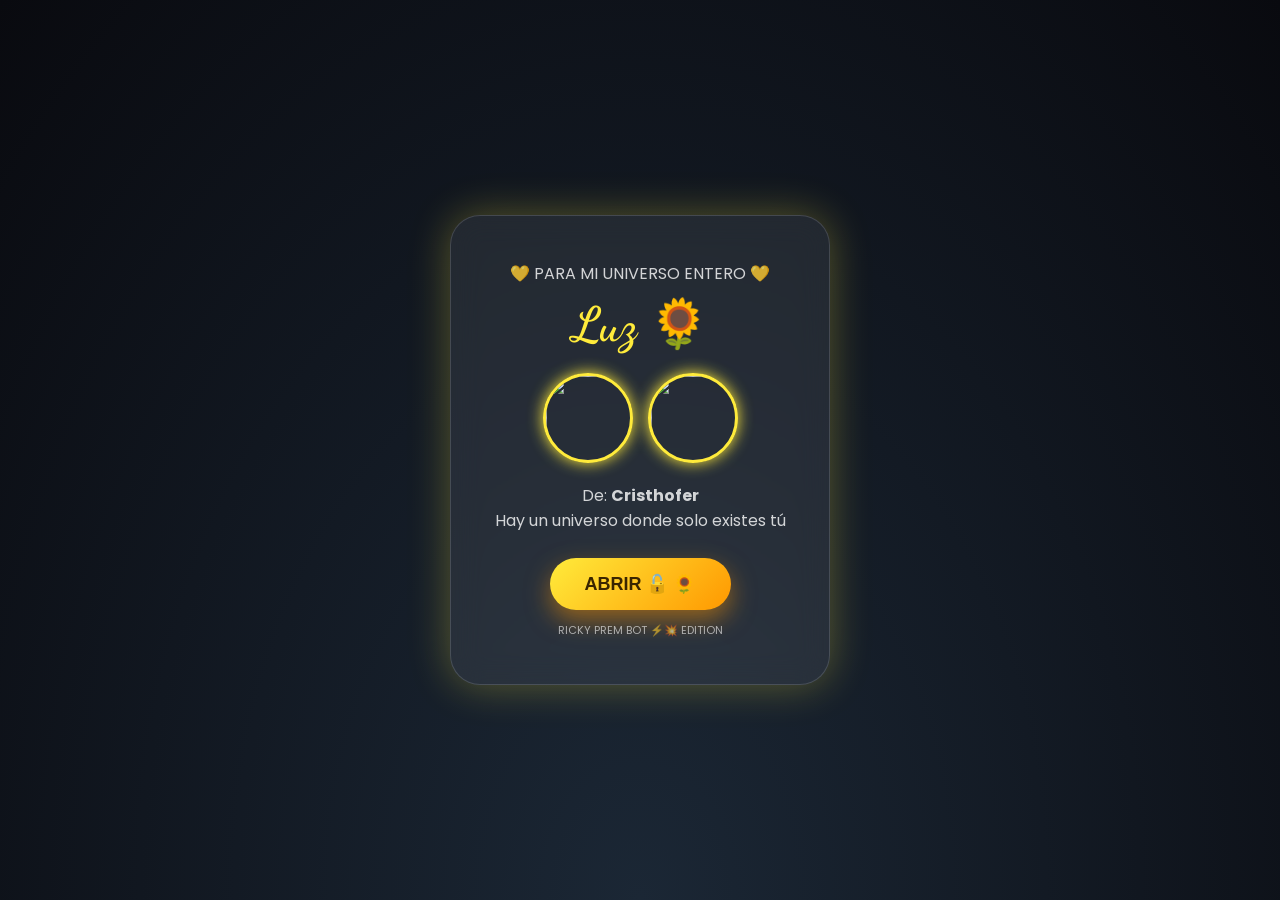
==== commit 21bf5a2c: "Actualizar index.html" ====
--- a/index.html
+++ b/index.html
@@ -3,101 +3,238 @@
 <head>
 <meta charset="UTF-8">
 <meta name="viewport" content="width=device-width, initial-scale=1.0">
-<title>Para Luz - De Cristhofer</title>
-<link href="https://fonts.googleapis.com/css2?family=Playfair+Display:wght@400;600;700&family=Poppins:wght@300;400;500&display=swap" rel="stylesheet">
+<title>Para Luz 🌻 De Cristhofer</title>
+<link href="https://fonts.googleapis.com/css2?family=Poppins:wght@300;600;800&family=Dancing+Script:wght@700&display=swap" rel="stylesheet">
 <style>
 *{margin:0;padding:0;box-sizing:border-box}
-body{font-family:'Poppins',sans-serif;background:#fff5f7;color:#4a2a35;overflow-x:hidden}
-.hero{min-height:100vh;background:linear-gradient(180deg, #ffd6e0 0%, #fff5f7 100%);display:flex;flex-direction:column;align-items:center;justify-content:center;text-align:center;padding:30px 20px;position:relative}
-.hero h1{font-family:'Playfair Display',serif;font-size:18px;letter-spacing:6px;font-weight:400;color:#c27a8e;margin-bottom:30px}
-.hero.name{font-family:'Playfair Display',serif;font-size:clamp(70px,20vw,140px);font-weight:700;line-height:0.9;color:#4a2a35}
-.subtitle{margin-top:25px;font-size:14px;letter-spacing:3px;opacity:0.7}
-.scroll{margin-top:50px;width:46px;height:46px;border:1px solid #e8a0b3;border-radius:50%;display:flex;align-items:center;justify-content:center;animation:float 2s infinite}
-@keyframes float{0%,100%{transform:translateY(0)}50%{transform:translateY(8px)}}
-.section{max-width:1100px;margin:0 auto;padding:70px 22px}
-.pics{display:grid;grid-template-columns:1fr 1fr;gap:16px;margin-top:20px}
-@media(max-width:700px){.pics{grid-template-columns:1fr}}
-.pic-card{border-radius:24px;overflow:hidden;position:relative;aspect-ratio:4/5;background:#fff;box-shadow:0 20px 50px rgba(227,143,168,0.25)}
-.pic-card img{width:100%;height:100%;object-fit:cover;transition:transform 0.8s}
-.pic-card:hover img{transform:scale(1.05)}
-.pic-label{position:absolute;bottom:14px;left:14px;background:rgba(255,255,255,0.9);backdrop-filter:blur(10px);padding:8px 16px;border-radius:20px;font-size:12px;letter-spacing:2px}
-.love-grid{display:grid;grid-template-columns:repeat(3,1fr);gap:16px;margin-top:40px}
-@media(max-width:700px){.love-grid{grid-template-columns:1fr}}
-.love-item{background:white;border-radius:22px;padding:28px 22px;box-shadow:0 10px 30px rgba(0,0,0,0.04);border:1px solid #ffe2e9;text-align:center}
-.love-item h3{font-family:'Playfair Display',serif;font-size:20px;margin-bottom:8px}
-.love-item p{font-size:13.5px;line-height:1.6;opacity:0.75}
-.player{background:white;border-radius:28px;padding:24px;display:flex;gap:20px;align-items:center;box-shadow:0 20px 60px rgba(227,143,168,0.3);border:1px solid #ffe2e9;max-width:520px;margin:40px auto 0}
-.player img{width:90px;height:90px;border-radius:18px;object-fit:cover}
-.player-info{flex:1;text-align:left}
-.player-info h4{font-family:'Playfair Display',serif;font-size:18px}
-.player-info p{font-size:12px;letter-spacing:2px;opacity:0.6;margin-top:4px}
-.player audio{width:100%;margin-top:10px;height:36px}
-.letter{background:white;border-radius:32px;padding:42px 28px;box-shadow:0 20px 60px rgba(0,0,0,0.06);max-width:700px;margin:0 auto;position:relative}
-.letter:before{content:'“';position:absolute;top:10px;left:22px;font-family:'Playfair Display',serif;font-size:90px;color:#ffd6e0;line-height:1}
-.letter h2{font-family:'Playfair Display',serif;font-size:34px;margin-bottom:20px;text-align:center}
-.letter p{font-size:15px;line-height:1.9;margin-bottom:18px;opacity:0.9}
-.letter.sign{margin-top:30px;text-align:right;font-family:'Playfair Display',serif;font-style:italic;font-size:22px}
-.footer{text-align:center;padding:60px 20px;opacity:0.6;font-size:12px;letter-spacing:3px}
-.btn{display:inline-block;margin-top:30px;background:#4a2a35;color:white;padding:16px 34px;border-radius:30px;text-decoration:none;letter-spacing:2px;font-size:12px;transition:0.3s}
-.btn:hover{background:#e38fa8;transform:translateY(-2px)}
-.hearts{position:absolute;top:0;left:0;width:100%;height:100%;pointer-events:none;overflow:hidden}
-.hearts span{position:absolute;animation:heart 8s linear infinite;opacity:0.2}
-@keyframes heart{0%{transform:translateY(100vh) rotate(0deg)}100%{transform:translateY(-10vh) rotate(360deg)}}
+body{background:#05010a;color:white;font-family:'Poppins',sans-serif;overflow-x:hidden}
+
+/* PORTADA */
+#portada{
+  height:100vh;width:100%;
+  background: radial-gradient(ellipse at bottom, #1b2735 0%, #090a0f 100%);
+  display:flex;justify-content:center;align-items:center;flex-direction:column;
+  text-align:center;position:fixed;z-index:100;transition:1.2s;
+}
+#portada.hide{transform:translateY(-100%);opacity:0;pointer-events:none}
+.card-portada{
+  background:rgba(255,255,255,0.08);backdrop-filter:blur(15px);
+  border:1px solid rgba(255,255,255,0.15);padding:35px 25px;border-radius:30px;
+  width:90%;max-width:380px;box-shadow:0 0 40px rgba(255,235,59,.3)
+}
+.card-portada h1{font-family:'Dancing Script';font-size:48px;color:#ffeb3b}
+.card-portada p{margin:10px 0;opacity:.8}
+.avatars{display:flex;justify-content:center;gap:15px;margin:20px 0}
+.avatars img{width:90px;height:90px;border-radius:50%;object-fit:cover;border:3px solid #ffeb3b;box-shadow:0 0 15px #ffeb3b}
+.btn-abrir{
+  background: linear-gradient(135deg,#ffeb3b,#ff9800);color:#3a2500;
+  border:none;padding:15px 35px;border-radius:50px;font-weight:800;font-size:18px;
+  cursor:pointer;margin-top:15px;box-shadow:0 10px 25px rgba(255,152,0,.5);transition:.3s
+}
+.btn-abrir:active{transform:scale(.95)}
+
+/* UNIVERSO */
+#universo{display:none;min-height:100vh;background:#05010a;position:relative;overflow:hidden;padding-bottom:80px}
+#universo.active{display:block}
+
+/* AGUJERO NEGRO */
+.blackhole-wrap{
+  position:relative;width:100%;height:550px;display:flex;justify-content:center;align-items:center;
+  margin-top:20px;
+}
+.blackhole{
+  width:180px;height:180px;background:radial-gradient(circle at center, #000 40%, #111 60%, #000 100%);
+  border-radius:50%;box-shadow:0 0 0 8px #222, 0 0 30px 20px rgba(138,43,226,.6), 0 0 80px 40px rgba(255,235,59,.3);
+  position:relative;z-index:5;animation: pulseHole 3s infinite;
+}
+@keyframes pulseHole{0%,100%{transform:scale(1)}50%{transform:scale(1.05)}}
+.ring{position:absolute;border-radius:50%;border:2px solid rgba(255,235,59,.3);animation:spin linear infinite}
+.ring1{width:280px;height:280px;animation-duration:8s}
+.ring2{width:380px;height:380px;animation-duration:12s;border-color:rgba(255,152,0,.25)}
+.ring3{width:500px;height:500px;animation-duration:18s;border-style:dashed}
+@keyframes spin{to{transform:rotate(360deg)}}
+
+/* GIRASOLES SALIENDO */
+.sunflower-out{
+  position:absolute;font-size:32px;animation: salir 4s linear infinite;z-index:4;
+}
+@keyframes salir{
+  0%{transform:translate(0,0) scale(0) rotate(0deg);opacity:1}
+  100%{transform:translate(var(--x), var(--y)) scale(1.5) rotate(720deg);opacity:0}
+}
+
+/* FOTOS ORBITANDO */
+.orbit{position:absolute;border-radius:50%;animation: orbit linear infinite;z-index:6}
+.orbit img{width:85px;height:85px;border-radius:18px;object-fit:cover;border:3px solid #ffeb3b;box-shadow:0 0 20px #ffeb3b}
+.orbit1{animation-duration:6s;top:50%;left:50%;margin:-42px;width:300px;height:300px}
+.orbit2{animation-duration:9s;top:50%;left:50%;margin:-42px;width:440px;height:440px}
+.orbit1 .inner{animation: counter 6s linear infinite}
+.orbit2 .inner{animation: counter 9s linear infinite}
+.inner{width:85px;height:85px}
+@keyframes orbit{from{transform:rotate(0deg) translateX(150px) rotate(0deg)}to{transform:rotate(360deg) translateX(150px) rotate(-360deg)}}
+.orbit2{--dist:220px}
+@keyframes counter{from{transform:rotate(0deg)}to{transform:rotate(-360deg)}}
+
+/* FRASES FLOTANDO */
+.frase{
+  position:absolute;white-space:nowrap;
+  background:rgba(255,255,255,.1);border:1px solid rgba(255,235,59,.3);
+  padding:6px 14px;border-radius:20px;font-size:12px;font-weight:600;
+  animation: floatText linear infinite;color:#ffeb3b
+}
+@keyframes floatText{
+  0%{transform:translateY(100vh) translateX(0);opacity:0}
+  10%{opacity:1}
+  90%{opacity:1}
+  100%{transform:translateY(-20vh) translateX(50px);opacity:0}
+}
+
+/* CARTA */
+.carta-section{width:92%;max-width:500px;margin:20px auto;background:rgba(255,255,255,.95);color:#3a2a00;
+border-radius:28px;padding:28px 22px;position:relative;z-index:10;box-shadow:0 20px 50px rgba(0,0,0,.5)}
+.carta-section h2{font-family:'Dancing Script';font-size:38px;color:#c49000;text-align:center}
+.carta-section .foto-mini{width:100%;border-radius:18px;margin:14px 0;object-fit:cover;max-height:280px}
+.frase-amor{background:#fff176;border-left:5px solid #ffb300;padding:10px 12px;border-radius:12px;margin:12px 0;font-style:italic;font-weight:600}
+.music-player{display:flex;align-items:center;gap:12px;background:#111;border:1px solid #333;
+border-radius:18px;padding:12px;margin-top:18px}
+.music-player img{width:55px;height:55px;border-radius:12px;object-fit:cover}
+.music-player .info{flex:1}
+.music-player b{font-size:13px;color:#ffeb3b}
+.music-player p{font-size:11px;opacity:.7}
+audio{width:100%;margin-top:10px;filter: invert(1) hue-rotate(180deg)}
 </style>
 </head>
 <body>
-<div class="hero">
-  <div class="hearts" id="hearts"></div>
-  <h1>PARA LA NIÑA MÁS LINDA</h1>
-  <div class="name">LUZ</div>
-  <p class="subtitle">DE CRISTHOFER, CON TODO MI CORAZÓN</p>
-  <div class="scroll">↓</div>
-  <a href="#carta" class="btn">LEER MI CARTA</a>
-</div>
-
-<div class="section">
-  <div style="text-align:center;margin-bottom:10px">
-    <h2 style="font-family:'Playfair Display',serif;font-size:42px;">Eres arte</h2>
-    <p style="letter-spacing:3px;font-size:12px;opacity:0.6;margin-top:8px">CADA FOTO TUYA ES MI FAVORITA</p>
-  </div>
-  <div class="pics">
-    <div class="pic-card"><img src="https://files.evogb.win/8E1mm0.jpg"><div class="pic-label">TUS OJOS ✨</div></div>
-    <div class="pic-card"><img src="https://files.evogb.win/6E6Gyh.jpg"><div class="pic-label">TU SONRISA 🍓</div></div>
-  </div>
-  <div class="love-grid">
-    <div class="love-item"><div style="font-size:28px">👀</div><h3>Tus ojos</h3><p>Me pierdo en ellos. Tienen una luz que no he visto en nadie más. Literalmente eres Luz por algo.</p></div>
-    <div class="love-item"><div style="font-size:28px">💇‍♀️</div><h3>Tu cabello</h3><p>Perfecto, suave, te queda hermoso de cualquier forma. Es de las primeras cosas que me enamoró de ti.</p></div>
-    <div class="love-item"><div style="font-size:28px">🌷</div><h3>Tu forma de ser</h3><p>Lo más bonito. Tierna, real, dulce, única. Tu forma de ser me hace querer cuidarte siempre.</p></div>
-  </div>
-  <div class="player">
-    <img src="https://files.evogb.win/i1hl4C.jpg">
-    <div class="player-info">
-      <h4>Nena - Gonzalo Genek</h4>
-      <p>NUESTRA CANCIÓN</p>
-      <audio controls autoplay loop><source src="https://files.evogb.win/BQ9gfb.mp3" type="audio/mpeg"></audio>
+
+<!-- PORTADA -->
+<div id="portada">
+  <div class="card-portada">
+    <p>💛 PARA MI UNIVERSO ENTERO 💛</p>
+    <h1>Luz 🌻</h1>
+    <div class="avatars">
+      <img src="https://files.evogb.win/6E6Gyh.jpg">
+      <img src="https://files.evogb.win/8E1mm0.jpg">
     </div>
+    <p>De: <b>Cristhofer</b><br>Hay un universo donde solo existes tú</p>
+    <button class="btn-abrir" onclick="abrirUniverso()">ABRIR 🔓 🌻</button>
+    <p style="font-size:11px;margin-top:12px;opacity:.6">RICKY PREM BOT ⚡💥 EDITION</p>
   </div>
 </div>
 
-<div class="section" id="carta">
-  <div class="letter">
-    <h2>Para ti, Luz</h2>
-    <p>Hola mi Luz,</p>
-    <p>No soy muy bueno escribiendo, pero cuando se trata de ti, todo me sale solo. Desde que apareciste, todo se siente diferente, más bonito, más real.</p>
-    <p>Me gustas toda tú. Tus ojos, que me dejan sin palabras cada vez que los veo. Tu cabello, que te hace ver tan linda siempre. Pero sobre todo, tu forma de ser. Esa forma tan tuya de ser tierna, de reírte, de hablarme, que hace que yo quiera estar ahí para ti siempre.</p>
-    <p>Esta página es chiquita para todo lo que siento, pero es con todo mi corazón. Quería hacerte algo que no se borre, que puedas ver cuando quieras y sepas que hay alguien que piensa en ti con mucho cariño.</p>
-    <p>Tú eres mi Luz, y quiero cuidarte, hacerte reír y estar para ti.</p>
-    <p>Gracias por existir, en serio.</p>
-    <div class="sign">Tuyo,<br>Cristhofer 🍓</div>
+<!-- UNIVERSO -->
+<div id="universo">
+  
+  <div class="blackhole-wrap" id="holeWrap">
+    <div class="ring ring1"></div>
+    <div class="ring ring2"></div>
+    <div class="ring ring3"></div>
+    <div class="blackhole"></div>
+    
+    <!-- Fotos orbitando -->
+    <div class="orbit orbit1"><div class="inner"><img src="https://files.evogb.win/6E6Gyh.jpg"></div></div>
+    <div class="orbit orbit2"><div class="inner"><img src="https://files.evogb.win/8E1mm0.jpg"></div></div>
   </div>
-  <div style="text-align:center">
-    <a href="https://wa.me/51927174369?text=Cristhofer%20ya%20vi%20tu%20p%C3%A1gina%20%E2%9D%A4%EF%B8%8F%20me%20encant%C3%B3%20%F0%9F%8D%93" class="btn">RESPONDERLE A CRISTHOFER 💌</a>
+
+  <div class="carta-section">
+    <h2>Mi Luz 🌻</h2>
+    <p style="text-align:center;font-size:13px;letter-spacing:2px;margin:5px 0">21 DE SEPTIEMBRE - FLORES AMARILLAS</p>
+    
+    <img class="foto-mini" src="https://files.evogb.win/6E6Gyh.jpg">
+    <div class="frase-amor">💛 Foto 1: "En tus ojos encontré mi lugar favorito en el mundo"</div>
+
+    <p style="line-height:1.7;margin-top:10px;font-size:15px">
+      Luz, amor mío:<br><br>
+      Si pudiera regalarte el universo entero lo haría, pero hoy te regalo girasoles que salen hasta de un agujero negro, porque así de grande es lo que siento por ti.<br><br>
+      <b>Me encantas por 3 razones que me tienen loco:</b><br>
+      ✨ <b>Tus ojos:</b> son mi amanecer, cada vez que me miras se me olvida todo lo malo.<br>
+      ✨ <b>Tu cabello:</b> es perfecto, me encanta ver cómo te queda, eres hermosa en cada detalle.<br>
+      ✨ <b>Tu risa:</b> es mi sonido favorito, si pudiera la guardaría en una canción para escucharla siempre.<br><br>
+      Eres mi flor amarilla eterna, la que nunca se marchita. Gracias por existir, por ser tú, por hacerme feliz con tan solo una sonrisa.<br><br>
+      Te amo más que a las lasañas que Garfield, más que al infinito de este agujero negro.<br><br>
+      Siempre tuyo,<br>
+      <span style="font-family:'Dancing Script';font-size:28px">Cristhofer 💛</span>
+    </p>
+
+    <img class="foto-mini" src="https://files.evogb.win/8E1mm0.jpg">
+    <div class="frase-amor">🌻 Foto 2: "Tu risa es mi canción favorita, y tu cabello mi atardecer"</div>
+
+    <div class="music-player">
+      <img src="https://files.evogb.win/i1hl4C.jpg">
+      <div class="info">
+        <b>Nena Gonzalo Genek</b>
+        <p>Nuestra canción 💛</p>
+        <audio controls autoplay loop id="mainAudio">
+          <source src="https://files.evogb.win/BQ9gfb.mp3" type="audio/mpeg">
+        </audio>
+      </div>
+    </div>
+
+    <div class="music-player" style="margin-top:12px">
+      <div class="info" style="width:100%">
+        <b>🎵 Música del Abrir 🔓</b>
+        <audio controls loop>
+          <source src="https://files.evogb.win/BQ9fb.mp3" type="audio/mpeg">
+        </audio>
+        <a href="https://files.evogb.win/6cwrNy.mp3" target="_blank" style="font-size:11px;color:#a67c00">🔗 Link de la canción</a>
+      </div>
+    </div>
+
+    <p style="text-align:center;margin-top:20px;font-size:11px;opacity:.6">Hecho con todo mi amor - Cristhofer x Luz 🌻 RICKY PREM BOT ⚡</p>
   </div>
+
 </div>
-<div class="footer">HECHO CON AMOR POR CRISTHOFER PARA LUZ - 2026</div>
+
 <script>
-const container=document.getElementById('hearts');
-for(let i=0;i<15;i++){let s=document.createElement('span');s.innerHTML='🍓';s.style.left=Math.random()*100+'%';s.style.fontSize=(14+Math.random()*20)+'px';s.style.animationDelay=Math.random()*8+'s';s.style.animationDuration=(6+Math.random()*6)+'s';container.appendChild(s);}
+function abrirUniverso(){
+  document.getElementById('portada').classList.add('hide');
+  let uni = document.getElementById('universo');
+  uni.classList.add('active');
+  uni.style.display='block';
+  document.getElementById('mainAudio').play().catch(()=>{});
+  lanzarGirasoles();
+  lanzarFrases();
+  if(navigator.vibrate) navigator.vibrate([100,50,100]);
+}
+
+function lanzarGirasoles(){
+  setInterval(()=>{
+    let s = document.createElement('div');
+    s.className='sunflower-out';
+    s.innerHTML='🌻';
+    let angle = Math.random()*360;
+    let dist = 200+Math.random()*300;
+    let x = Math.cos(angle*Math.PI/180)*dist;
+    let y = Math.sin(angle*Math.PI/180)*dist;
+    s.style.setProperty('--x', x+'px');
+    s.style.setProperty('--y', y+'px');
+    s.style.left='50%'; s.style.top='270px';
+    s.style.animationDuration=(2+Math.random()*2)+'s';
+    document.getElementById('holeWrap').appendChild(s);
+    setTimeout(()=>s.remove(),4000);
+  },180);
+}
+
+const frases = [
+  "Tus ojos son mi universo 💛",
+  "Amo tu risa Luz 😍",
+  "Tu cabello es perfecto ✨",
+  "Eres mi flor amarilla eterna 🌻",
+  "Cristhofer ama a Luz 💛",
+  "Tu sonrisa ilumina todo 🌞",
+  "Nunca dejes de reír 💫",
+  "Eres mi todo Luz ✨"
+];
+function lanzarFrases(){
+  setInterval(()=>{
+    let f = document.createElement('div');
+    f.className='frase';
+    f.innerText=frases[Math.floor(Math.random()*frases.length)];
+    f.style.left=Math.random()*70+'vw';
+    f.style.animationDuration=(5+Math.random()*5)+'s';
+    document.getElementById('universo').appendChild(f);
+    setTimeout(()=>f.remove(),8000);
+  },600);
+}
 </script>
 </body>
 </html>
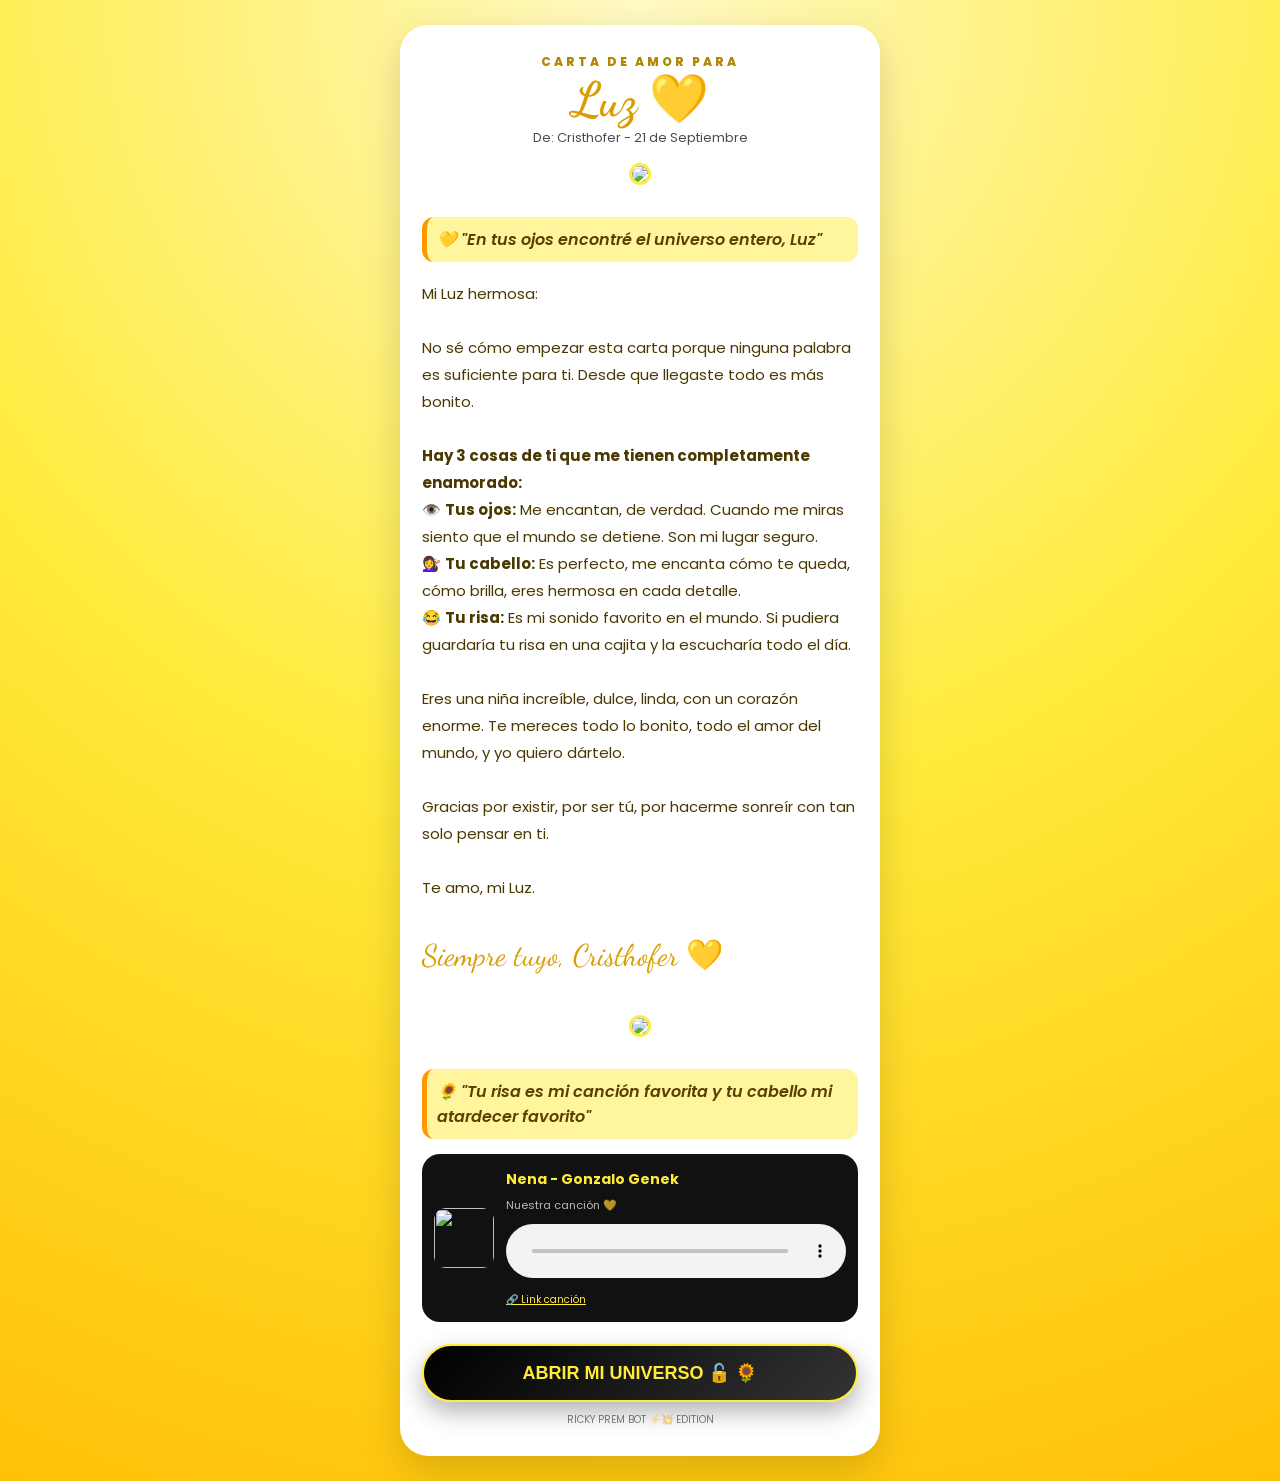
==== commit 27579020: "Actualizar index.html" ====
--- a/index.html
+++ b/index.html
@@ -3,237 +3,151 @@
 <head>
 <meta charset="UTF-8">
 <meta name="viewport" content="width=device-width, initial-scale=1.0">
-<title>Para Luz 🌻 De Cristhofer</title>
-<link href="https://fonts.googleapis.com/css2?family=Poppins:wght@300;600;800&family=Dancing+Script:wght@700&display=swap" rel="stylesheet">
+<title>Para Luz - De Cristhofer 💛</title>
+<link href="https://fonts.googleapis.com/css2?family=Poppins:wght@300;600&family=Dancing+Script:wght@700&display=swap" rel="stylesheet">
 <style>
 *{margin:0;padding:0;box-sizing:border-box}
-body{background:#05010a;color:white;font-family:'Poppins',sans-serif;overflow-x:hidden}
-
-/* PORTADA */
-#portada{
-  height:100vh;width:100%;
-  background: radial-gradient(ellipse at bottom, #1b2735 0%, #090a0f 100%);
-  display:flex;justify-content:center;align-items:center;flex-direction:column;
-  text-align:center;position:fixed;z-index:100;transition:1.2s;
+body{background:#fff8d6;font-family:'Poppins',sans-serif;overflow-x:hidden}
+#cartas{
+  min-height:100vh;background: radial-gradient(circle at top, #fff9c4, #ffeb3b, #ffc107);
+  display:flex;justify-content:center;padding:25px 15px;
 }
-#portada.hide{transform:translateY(-100%);opacity:0;pointer-events:none}
-.card-portada{
-  background:rgba(255,255,255,0.08);backdrop-filter:blur(15px);
-  border:1px solid rgba(255,255,255,0.15);padding:35px 25px;border-radius:30px;
-  width:90%;max-width:380px;box-shadow:0 0 40px rgba(255,235,59,.3)
+.carta{
+  width:100%;max-width:480px;background:white;border-radius:28px;padding:28px 22px;
+  box-shadow:0 15px 40px rgba(0,0,0,.15);text-align:center;animation:float 3s infinite
 }
-.card-portada h1{font-family:'Dancing Script';font-size:48px;color:#ffeb3b}
-.card-portada p{margin:10px 0;opacity:.8}
-.avatars{display:flex;justify-content:center;gap:15px;margin:20px 0}
-.avatars img{width:90px;height:90px;border-radius:50%;object-fit:cover;border:3px solid #ffeb3b;box-shadow:0 0 15px #ffeb3b}
+@keyframes float{0%,100%{transform:translateY(0)}50%{transform:translateY(-6px)}}
+.carta h1{font-family:'Dancing Script';font-size:48px;color:#d89d00}
+.sub{font-size:12px;letter-spacing:3px;font-weight:800;color:#b48700}
+.foto{width:100%;border-radius:20px;margin:15px 0;object-fit:cover;max-height:350px;border:3px solid #ffeb3b}
+.frase-foto{background:#fff59d;border-left:5px solid #ff9800;padding:10px;border-radius:12px;margin:10px 0;font-style:italic;font-weight:600;color:#5a4000;text-align:left}
+.texto-amor{text-align:left;line-height:1.8;color:#4a3800;font-size:15px;margin:18px 0}
+.music-box{display:flex;gap:12px;align-items:center;background:#111;color:white;border-radius:18px;padding:12px;text-align:left;margin-top:15px}
+.music-box img{width:60px;height:60px;border-radius:12px;object-fit:cover}
+.music-box b{color:#ffeb3b;font-size:14px}
+audio{width:100%;margin-top:8px}
 .btn-abrir{
-  background: linear-gradient(135deg,#ffeb3b,#ff9800);color:#3a2500;
-  border:none;padding:15px 35px;border-radius:50px;font-weight:800;font-size:18px;
-  cursor:pointer;margin-top:15px;box-shadow:0 10px 25px rgba(255,152,0,.5);transition:.3s
+  width:100%;margin-top:22px;background:linear-gradient(135deg,#000,#333);color:#ffeb3b;
+  border:2px solid #ffeb3b;padding:16px;border-radius:50px;font-weight:800;font-size:18px;cursor:pointer;
+  box-shadow:0 10px 25px rgba(0,0,0,.3)
 }
-.btn-abrir:active{transform:scale(.95)}
-
-/* UNIVERSO */
-#universo{display:none;min-height:100vh;background:#05010a;position:relative;overflow:hidden;padding-bottom:80px}
-#universo.active{display:block}
-
-/* AGUJERO NEGRO */
-.blackhole-wrap{
-  position:relative;width:100%;height:550px;display:flex;justify-content:center;align-items:center;
-  margin-top:20px;
-}
-.blackhole{
-  width:180px;height:180px;background:radial-gradient(circle at center, #000 40%, #111 60%, #000 100%);
-  border-radius:50%;box-shadow:0 0 0 8px #222, 0 0 30px 20px rgba(138,43,226,.6), 0 0 80px 40px rgba(255,235,59,.3);
-  position:relative;z-index:5;animation: pulseHole 3s infinite;
-}
-@keyframes pulseHole{0%,100%{transform:scale(1)}50%{transform:scale(1.05)}}
+.btn-abrir:active{transform:scale(.97)}
+#universo{display:none;min-height:100vh;background:#05010a;position:relative;overflow:hidden}
+#universo.active{display:block;animation:fadeIn 1s}
+@keyframes fadeIn{from{opacity:0}to{opacity:1}}
+.blackhole-wrap{position:relative;width:100%;height:520px;display:flex;justify-content:center;align-items:center}
+.blackhole{width:160px;height:160px;background:radial-gradient(circle, #000 40%, #111 70%);border-radius:50%;box-shadow:0 0 0 10px #222, 0 0 40px 25px rgba(138,43,226,.7), 0 0 90px 50px rgba(255,235,59,.25);z-index:5;animation:pulse 3s infinite}
+@keyframes pulse{0%,100%{transform:scale(1)}50%{transform:scale(1.06)}}
 .ring{position:absolute;border-radius:50%;border:2px solid rgba(255,235,59,.3);animation:spin linear infinite}
-.ring1{width:280px;height:280px;animation-duration:8s}
-.ring2{width:380px;height:380px;animation-duration:12s;border-color:rgba(255,152,0,.25)}
-.ring3{width:500px;height:500px;animation-duration:18s;border-style:dashed}
+.ring1{width:270px;height:270px;animation-duration:7s}.ring2{width:370px;height:370px;animation-duration:11s}.ring3{width:490px;height:490px;border-style:dashed;animation-duration:16s}
 @keyframes spin{to{transform:rotate(360deg)}}
-
-/* GIRASOLES SALIENDO */
-.sunflower-out{
-  position:absolute;font-size:32px;animation: salir 4s linear infinite;z-index:4;
-}
-@keyframes salir{
-  0%{transform:translate(0,0) scale(0) rotate(0deg);opacity:1}
-  100%{transform:translate(var(--x), var(--y)) scale(1.5) rotate(720deg);opacity:0}
-}
-
-/* FOTOS ORBITANDO */
-.orbit{position:absolute;border-radius:50%;animation: orbit linear infinite;z-index:6}
-.orbit img{width:85px;height:85px;border-radius:18px;object-fit:cover;border:3px solid #ffeb3b;box-shadow:0 0 20px #ffeb3b}
-.orbit1{animation-duration:6s;top:50%;left:50%;margin:-42px;width:300px;height:300px}
-.orbit2{animation-duration:9s;top:50%;left:50%;margin:-42px;width:440px;height:440px}
-.orbit1 .inner{animation: counter 6s linear infinite}
-.orbit2 .inner{animation: counter 9s linear infinite}
-.inner{width:85px;height:85px}
-@keyframes orbit{from{transform:rotate(0deg) translateX(150px) rotate(0deg)}to{transform:rotate(360deg) translateX(150px) rotate(-360deg)}}
-.orbit2{--dist:220px}
-@keyframes counter{from{transform:rotate(0deg)}to{transform:rotate(-360deg)}}
-
-/* FRASES FLOTANDO */
-.frase{
-  position:absolute;white-space:nowrap;
-  background:rgba(255,255,255,.1);border:1px solid rgba(255,235,59,.3);
-  padding:6px 14px;border-radius:20px;font-size:12px;font-weight:600;
-  animation: floatText linear infinite;color:#ffeb3b
-}
-@keyframes floatText{
-  0%{transform:translateY(100vh) translateX(0);opacity:0}
-  10%{opacity:1}
-  90%{opacity:1}
-  100%{transform:translateY(-20vh) translateX(50px);opacity:0}
-}
-
-/* CARTA */
-.carta-section{width:92%;max-width:500px;margin:20px auto;background:rgba(255,255,255,.95);color:#3a2a00;
-border-radius:28px;padding:28px 22px;position:relative;z-index:10;box-shadow:0 20px 50px rgba(0,0,0,.5)}
-.carta-section h2{font-family:'Dancing Script';font-size:38px;color:#c49000;text-align:center}
-.carta-section .foto-mini{width:100%;border-radius:18px;margin:14px 0;object-fit:cover;max-height:280px}
-.frase-amor{background:#fff176;border-left:5px solid #ffb300;padding:10px 12px;border-radius:12px;margin:12px 0;font-style:italic;font-weight:600}
-.music-player{display:flex;align-items:center;gap:12px;background:#111;border:1px solid #333;
-border-radius:18px;padding:12px;margin-top:18px}
-.music-player img{width:55px;height:55px;border-radius:12px;object-fit:cover}
-.music-player .info{flex:1}
-.music-player b{font-size:13px;color:#ffeb3b}
-.music-player p{font-size:11px;opacity:.7}
-audio{width:100%;margin-top:10px;filter: invert(1) hue-rotate(180deg)}
+.orbit{position:absolute;animation:orbit linear infinite}
+.orbit img{width:80px;height:80px;border-radius:16px;border:3px solid #ffeb3b;box-shadow:0 0 20px #ffeb3b;object-fit:cover}
+.orbit1{animation-duration:6s;top:50%;left:50%} .orbit2{animation-duration:9s;top:50%;left:50%}
+@keyframes orbit{from{transform:rotate(0deg) translateX(150px) rotate(0deg)}to{transform:rotate(360deg) translateX(220px) rotate(-360deg)}}
+.sun{position:absolute;font-size:34px;animation:salir 3.5s linear forwards}
+@keyframes salir{0%{transform:translate(0,0) scale(0) rotate(0deg);opacity:1}100%{transform:translate(var(--x), var(--y)) scale(1.6) rotate(720deg);opacity:0}}
+.frase-flot{position:absolute;white-space:nowrap;background:rgba(255,255,255,.12);border:1px solid rgba(255,235,59,.4);padding:7px 14px;border-radius:20px;font-size:12px;color:#ffeb3b;font-weight:600;animation:flotar linear forwards}
+@keyframes flotar{0%{transform:translateY(110vh);opacity:0}10%{opacity:1}100%{transform:translateY(-20vh);opacity:0}}
 </style>
 </head>
 <body>
 
-<!-- PORTADA -->
-<div id="portada">
-  <div class="card-portada">
-    <p>💛 PARA MI UNIVERSO ENTERO 💛</p>
-    <h1>Luz 🌻</h1>
-    <div class="avatars">
-      <img src="https://files.evogb.win/6E6Gyh.jpg">
-      <img src="https://files.evogb.win/8E1mm0.jpg">
+<!-- CARTA DE AMOR -->
+<div id="cartas">
+<div class="carta">
+  <div class="sub">CARTA DE AMOR PARA</div>
+  <h1>Luz 💛</h1>
+  <p style="font-size:13px;opacity:.7">De: Cristhofer - 21 de Septiembre</p>
+
+  <img class="foto" src="https://files.evogb.win/6E6Gyh.jpg">
+  <div class="frase-foto">💛 "En tus ojos encontré el universo entero, Luz"</div>
+
+  <div class="texto-amor">
+    Mi Luz hermosa:<br><br>
+    No sé cómo empezar esta carta porque ninguna palabra es suficiente para ti. Desde que llegaste todo es más bonito.<br><br>
+    <b>Hay 3 cosas de ti que me tienen completamente enamorado:</b><br>
+    👁️ <b>Tus ojos:</b> Me encantan, de verdad. Cuando me miras siento que el mundo se detiene. Son mi lugar seguro.<br>
+    💇‍♀️ <b>Tu cabello:</b> Es perfecto, me encanta cómo te queda, cómo brilla, eres hermosa en cada detalle.<br>
+    😂 <b>Tu risa:</b> Es mi sonido favorito en el mundo. Si pudiera guardaría tu risa en una cajita y la escucharía todo el día.<br><br>
+    Eres una niña increíble, dulce, linda, con un corazón enorme. Te mereces todo lo bonito, todo el amor del mundo, y yo quiero dártelo.<br><br>
+    Gracias por existir, por ser tú, por hacerme sonreír con tan solo pensar en ti.<br><br>
+    Te amo, mi Luz.<br><br>
+    <span style="font-family:'Dancing Script';font-size:30px;color:#d89d00">Siempre tuyo, Cristhofer 💛</span>
+  </div>
+
+  <img class="foto" src="https://files.evogb.win/8E1mm0.jpg">
+  <div class="frase-foto">🌻 "Tu risa es mi canción favorita y tu cabello mi atardecer favorito"</div>
+
+  <div class="music-box">
+    <img src="https://files.evogb.win/i1hl4C.jpg">
+    <div style="flex:1">
+      <b>Nena - Gonzalo Genek</b><br>
+      <span style="font-size:11px;opacity:.7">Nuestra canción 💛</span>
+      <audio controls loop id="audioGenek">
+        <source src="https://files.evogb.win/BQ9gfb.mp3" type="audio/mpeg">
+      </audio>
+      <a href="https://files.evogb.win/BQ9gfb.mp3" target="_blank" style="font-size:10px;color:#ffeb3b">🔗 Link canción</a>
     </div>
-    <p>De: <b>Cristhofer</b><br>Hay un universo donde solo existes tú</p>
-    <button class="btn-abrir" onclick="abrirUniverso()">ABRIR 🔓 🌻</button>
-    <p style="font-size:11px;margin-top:12px;opacity:.6">RICKY PREM BOT ⚡💥 EDITION</p>
   </div>
+
+  <button class="btn-abrir" onclick="abrir()">ABRIR MI UNIVERSO 🔓 🌻</button>
+  <p style="font-size:10px;opacity:.5;margin-top:10px">RICKY PREM BOT ⚡💥 EDITION</p>
+</div>
 </div>
 
 <!-- UNIVERSO -->
 <div id="universo">
-  
-  <div class="blackhole-wrap" id="holeWrap">
-    <div class="ring ring1"></div>
-    <div class="ring ring2"></div>
-    <div class="ring ring3"></div>
+  <h2 style="font-family:'Dancing Script';text-align:center;padding-top:30px;font-size:40px;color:#ffeb3b">Mi Universo Eres Tú 🌻</h2>
+  <p style="text-align:center;color:white;opacity:.7;font-size:13px">Mira lo que sale de mi corazón por ti Luz...</p>
+
+  <div class="blackhole-wrap" id="wrap">
+    <div class="ring ring1"></div><div class="ring ring2"></div><div class="ring ring3"></div>
     <div class="blackhole"></div>
-    
-    <!-- Fotos orbitando -->
-    <div class="orbit orbit1"><div class="inner"><img src="https://files.evogb.win/6E6Gyh.jpg"></div></div>
-    <div class="orbit orbit2"><div class="inner"><img src="https://files.evogb.win/8E1mm0.jpg"></div></div>
+    <div class="orbit orbit1"><img src="https://files.evogb.win/6E6Gyh.jpg"></div>
+    <div class="orbit orbit2"><img src="https://files.evogb.win/8E1mm0.jpg"></div>
   </div>
 
-  <div class="carta-section">
-    <h2>Mi Luz 🌻</h2>
-    <p style="text-align:center;font-size:13px;letter-spacing:2px;margin:5px 0">21 DE SEPTIEMBRE - FLORES AMARILLAS</p>
-    
-    <img class="foto-mini" src="https://files.evogb.win/6E6Gyh.jpg">
-    <div class="frase-amor">💛 Foto 1: "En tus ojos encontré mi lugar favorito en el mundo"</div>
-
-    <p style="line-height:1.7;margin-top:10px;font-size:15px">
-      Luz, amor mío:<br><br>
-      Si pudiera regalarte el universo entero lo haría, pero hoy te regalo girasoles que salen hasta de un agujero negro, porque así de grande es lo que siento por ti.<br><br>
-      <b>Me encantas por 3 razones que me tienen loco:</b><br>
-      ✨ <b>Tus ojos:</b> son mi amanecer, cada vez que me miras se me olvida todo lo malo.<br>
-      ✨ <b>Tu cabello:</b> es perfecto, me encanta ver cómo te queda, eres hermosa en cada detalle.<br>
-      ✨ <b>Tu risa:</b> es mi sonido favorito, si pudiera la guardaría en una canción para escucharla siempre.<br><br>
-      Eres mi flor amarilla eterna, la que nunca se marchita. Gracias por existir, por ser tú, por hacerme feliz con tan solo una sonrisa.<br><br>
-      Te amo más que a las lasañas que Garfield, más que al infinito de este agujero negro.<br><br>
-      Siempre tuyo,<br>
-      <span style="font-family:'Dancing Script';font-size:28px">Cristhofer 💛</span>
-    </p>
-
-    <img class="foto-mini" src="https://files.evogb.win/8E1mm0.jpg">
-    <div class="frase-amor">🌻 Foto 2: "Tu risa es mi canción favorita, y tu cabello mi atardecer"</div>
-
-    <div class="music-player">
-      <img src="https://files.evogb.win/i1hl4C.jpg">
-      <div class="info">
-        <b>Nena Gonzalo Genek</b>
-        <p>Nuestra canción 💛</p>
-        <audio controls autoplay loop id="mainAudio">
-          <source src="https://files.evogb.win/BQ9gfb.mp3" type="audio/mpeg">
+  <div style="width:90%;max-width:400px;margin:0 auto;text-align:center;position:relative;z-index:10">
+    <div class="music-box">
+      <div style="flex:1">
+        <b>🌌 Sonando en el universo</b><br>
+        <audio controls autoplay loop id="audioUni">
+          <source src="https://files.evogb.win/6cwrNy.mp3" type="audio/mpeg">
         </audio>
       </div>
     </div>
-
-    <div class="music-player" style="margin-top:12px">
-      <div class="info" style="width:100%">
-        <b>🎵 Música del Abrir 🔓</b>
-        <audio controls loop>
-          <source src="https://files.evogb.win/BQ9fb.mp3" type="audio/mpeg">
-        </audio>
-        <a href="https://files.evogb.win/6cwrNy.mp3" target="_blank" style="font-size:11px;color:#a67c00">🔗 Link de la canción</a>
-      </div>
-    </div>
-
-    <p style="text-align:center;margin-top:20px;font-size:11px;opacity:.6">Hecho con todo mi amor - Cristhofer x Luz 🌻 RICKY PREM BOT ⚡</p>
+    <p style="color:white;margin-top:20px;font-size:12px;opacity:.6">Cristhofer x Luz - Para siempre 💛</p>
   </div>
-
 </div>
 
 <script>
-function abrirUniverso(){
-  document.getElementById('portada').classList.add('hide');
-  let uni = document.getElementById('universo');
-  uni.classList.add('active');
-  uni.style.display='block';
-  document.getElementById('mainAudio').play().catch(()=>{});
-  lanzarGirasoles();
-  lanzarFrases();
-  if(navigator.vibrate) navigator.vibrate([100,50,100]);
+function abrir(){
+  document.getElementById('cartas').style.display='none';
+  let u = document.getElementById('universo');
+  u.classList.add('active'); u.style.display='block';
+  document.getElementById('audioGenek').pause();
+  let a = document.getElementById('audioUni');
+  a.play().catch(()=>{});
+  setInterval(crearGirasol,150);
+  setInterval(crearFrase,500);
 }
-
-function lanzarGirasoles(){
-  setInterval(()=>{
-    let s = document.createElement('div');
-    s.className='sunflower-out';
-    s.innerHTML='🌻';
-    let angle = Math.random()*360;
-    let dist = 200+Math.random()*300;
-    let x = Math.cos(angle*Math.PI/180)*dist;
-    let y = Math.sin(angle*Math.PI/180)*dist;
-    s.style.setProperty('--x', x+'px');
-    s.style.setProperty('--y', y+'px');
-    s.style.left='50%'; s.style.top='270px';
-    s.style.animationDuration=(2+Math.random()*2)+'s';
-    document.getElementById('holeWrap').appendChild(s);
-    setTimeout(()=>s.remove(),4000);
-  },180);
+function crearGirasol(){
+  let s=document.createElement('div'); s.className='sun'; s.innerHTML='🌻';
+  let ang=Math.random()*360; let dist=250+Math.random()*350;
+  let x=Math.cos(ang*Math.PI/180)*dist; let y=Math.sin(ang*Math.PI/180)*dist;
+  s.style.setProperty('--x',x+'px'); s.style.setProperty('--y',y+'px');
+  s.style.left='50%'; s.style.top='260px';
+  document.getElementById('wrap').appendChild(s);
+  setTimeout(()=>s.remove(),3500);
 }
-
-const frases = [
-  "Tus ojos son mi universo 💛",
-  "Amo tu risa Luz 😍",
-  "Tu cabello es perfecto ✨",
-  "Eres mi flor amarilla eterna 🌻",
-  "Cristhofer ama a Luz 💛",
-  "Tu sonrisa ilumina todo 🌞",
-  "Nunca dejes de reír 💫",
-  "Eres mi todo Luz ✨"
-];
-function lanzarFrases(){
-  setInterval(()=>{
-    let f = document.createElement('div');
-    f.className='frase';
-    f.innerText=frases[Math.floor(Math.random()*frases.length)];
-    f.style.left=Math.random()*70+'vw';
-    f.style.animationDuration=(5+Math.random()*5)+'s';
-    document.getElementById('universo').appendChild(f);
-    setTimeout(()=>f.remove(),8000);
-  },600);
+const frases=["Tus ojos son mi vida 💛","Amo tu cabello Luz ✨","Tu risa me enamora 😍","Eres mi flor amarilla 🌻","Cristhofer ama a Luz 💛","Tu mirada me mata 😍","Nunca dejes de sonreír ✨","Eres mi todo 💫","Me encantas Luz 🌻","Tu eres mi universo 🌌"];
+function crearFrase(){
+  let f=document.createElement('div'); f.className='frase-flot';
+  f.innerText=frases[Math.floor(Math.random()*frases.length)];
+  f.style.left=Math.random()*70+'vw'; f.style.animationDuration=(4+Math.random()*4)+'s';
+  document.getElementById('universo').appendChild(f);
+  setTimeout(()=>f.remove(),7000);
 }
 </script>
 </body>
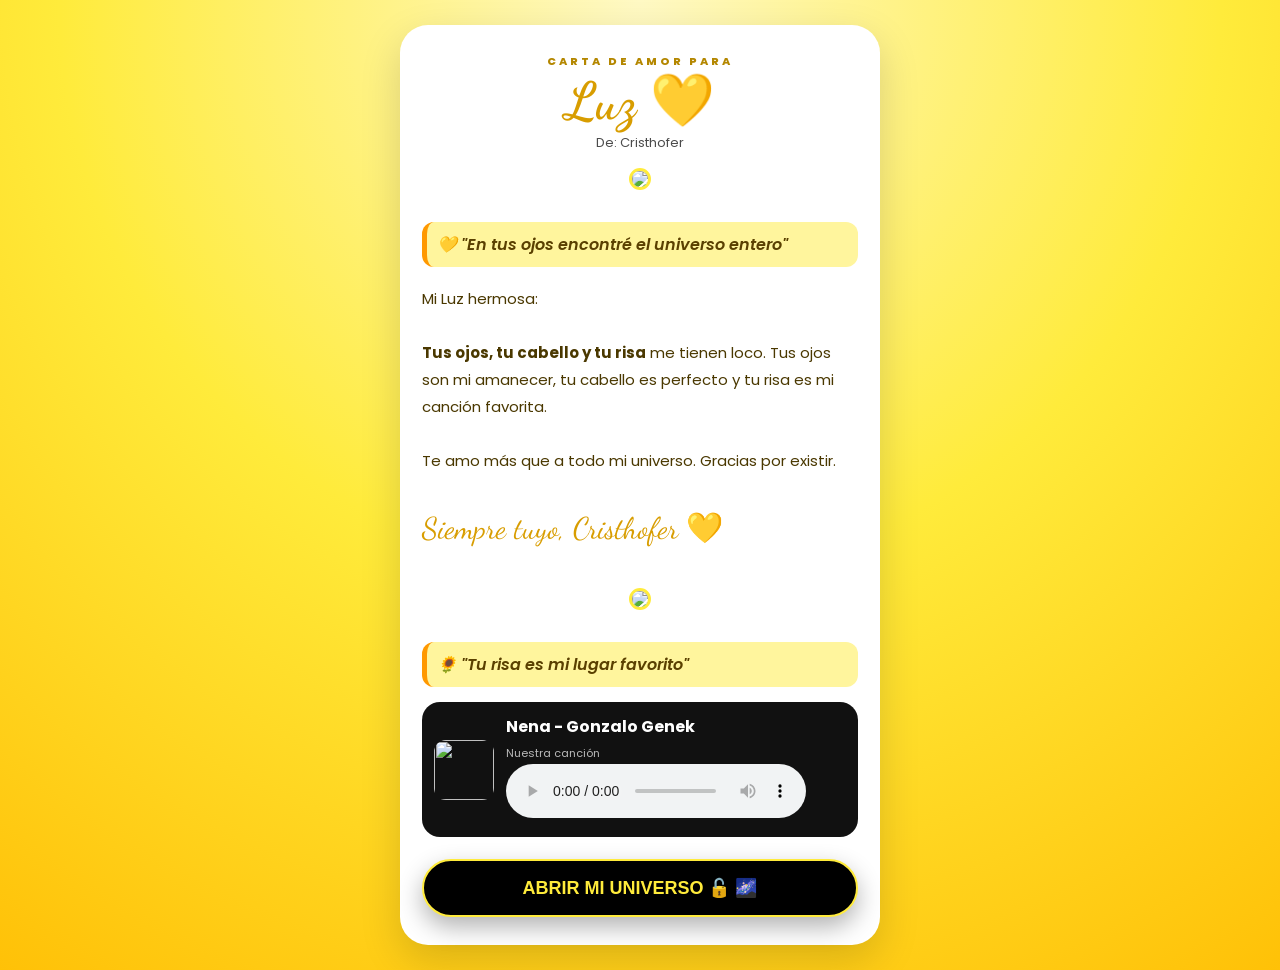
==== commit bb2ae527: "Actualizar index.html" ====
--- a/index.html
+++ b/index.html
@@ -7,147 +7,152 @@
 <link href="https://fonts.googleapis.com/css2?family=Poppins:wght@300;600&family=Dancing+Script:wght@700&display=swap" rel="stylesheet">
 <style>
 *{margin:0;padding:0;box-sizing:border-box}
-body{background:#fff8d6;font-family:'Poppins',sans-serif;overflow-x:hidden}
-#cartas{
-  min-height:100vh;background: radial-gradient(circle at top, #fff9c4, #ffeb3b, #ffc107);
-  display:flex;justify-content:center;padding:25px 15px;
-}
-.carta{
-  width:100%;max-width:480px;background:white;border-radius:28px;padding:28px 22px;
-  box-shadow:0 15px 40px rgba(0,0,0,.15);text-align:center;animation:float 3s infinite
-}
-@keyframes float{0%,100%{transform:translateY(0)}50%{transform:translateY(-6px)}}
-.carta h1{font-family:'Dancing Script';font-size:48px;color:#d89d00}
-.sub{font-size:12px;letter-spacing:3px;font-weight:800;color:#b48700}
-.foto{width:100%;border-radius:20px;margin:15px 0;object-fit:cover;max-height:350px;border:3px solid #ffeb3b}
+body{font-family:'Poppins',sans-serif;overflow-x:hidden;background:#fff8d6}
+
+/* CARTA */
+#cartas{min-height:100vh;background:radial-gradient(circle at top,#fff9c4,#ffeb3b,#ffc107);display:flex;justify-content:center;padding:25px 15px}
+.carta{width:100%;max-width:480px;background:white;border-radius:28px;padding:28px 22px;box-shadow:0 15px 40px rgba(0,0,0,.15);text-align:center}
+.carta h1{font-family:'Dancing Script';font-size:52px;color:#d89d00}
+.foto{width:100%;border-radius:20px;margin:15px 0;object-fit:cover;max-height:360px;border:3px solid #ffeb3b}
 .frase-foto{background:#fff59d;border-left:5px solid #ff9800;padding:10px;border-radius:12px;margin:10px 0;font-style:italic;font-weight:600;color:#5a4000;text-align:left}
 .texto-amor{text-align:left;line-height:1.8;color:#4a3800;font-size:15px;margin:18px 0}
 .music-box{display:flex;gap:12px;align-items:center;background:#111;color:white;border-radius:18px;padding:12px;text-align:left;margin-top:15px}
 .music-box img{width:60px;height:60px;border-radius:12px;object-fit:cover}
-.music-box b{color:#ffeb3b;font-size:14px}
-audio{width:100%;margin-top:8px}
-.btn-abrir{
-  width:100%;margin-top:22px;background:linear-gradient(135deg,#000,#333);color:#ffeb3b;
-  border:2px solid #ffeb3b;padding:16px;border-radius:50px;font-weight:800;font-size:18px;cursor:pointer;
-  box-shadow:0 10px 25px rgba(0,0,0,.3)
+.btn-abrir{width:100%;margin-top:22px;background:#000;color:#ffeb3b;border:2px solid #ffeb3b;padding:16px;border-radius:50px;font-weight:800;font-size:18px;cursor:pointer;box-shadow:0 10px 25px rgba(0,0,0,.3)}
+
+/* UNIVERSO 360 */
+#universo{display:none;position:fixed;inset:0;background:#02010a;overflow:hidden;perspective:1000px}
+#universo.active{display:block}
+#stars{position:absolute;inset:0;z-index:1}
+.star{position:absolute;width:2px;height:2px;background:white;border-radius:50%;animation:twinkle 2s infinite alternate}
+@keyframes twinkle{0%{opacity:.2}100%{opacity:1}}
+
+.universe-center{
+  position:absolute;top:50%;left:50%;transform:translate(-50%,-50%) translateZ(0);
+  width:100%;height:100%;display:flex;justify-content:center;align-items:center;
+  transform-style:preserve-3d;animation:rotateUniverse 60s linear infinite
 }
-.btn-abrir:active{transform:scale(.97)}
-#universo{display:none;min-height:100vh;background:#05010a;position:relative;overflow:hidden}
-#universo.active{display:block;animation:fadeIn 1s}
-@keyframes fadeIn{from{opacity:0}to{opacity:1}}
-.blackhole-wrap{position:relative;width:100%;height:520px;display:flex;justify-content:center;align-items:center}
-.blackhole{width:160px;height:160px;background:radial-gradient(circle, #000 40%, #111 70%);border-radius:50%;box-shadow:0 0 0 10px #222, 0 0 40px 25px rgba(138,43,226,.7), 0 0 90px 50px rgba(255,235,59,.25);z-index:5;animation:pulse 3s infinite}
-@keyframes pulse{0%,100%{transform:scale(1)}50%{transform:scale(1.06)}}
-.ring{position:absolute;border-radius:50%;border:2px solid rgba(255,235,59,.3);animation:spin linear infinite}
-.ring1{width:270px;height:270px;animation-duration:7s}.ring2{width:370px;height:370px;animation-duration:11s}.ring3{width:490px;height:490px;border-style:dashed;animation-duration:16s}
-@keyframes spin{to{transform:rotate(360deg)}}
-.orbit{position:absolute;animation:orbit linear infinite}
-.orbit img{width:80px;height:80px;border-radius:16px;border:3px solid #ffeb3b;box-shadow:0 0 20px #ffeb3b;object-fit:cover}
-.orbit1{animation-duration:6s;top:50%;left:50%} .orbit2{animation-duration:9s;top:50%;left:50%}
-@keyframes orbit{from{transform:rotate(0deg) translateX(150px) rotate(0deg)}to{transform:rotate(360deg) translateX(220px) rotate(-360deg)}}
-.sun{position:absolute;font-size:34px;animation:salir 3.5s linear forwards}
-@keyframes salir{0%{transform:translate(0,0) scale(0) rotate(0deg);opacity:1}100%{transform:translate(var(--x), var(--y)) scale(1.6) rotate(720deg);opacity:0}}
-.frase-flot{position:absolute;white-space:nowrap;background:rgba(255,255,255,.12);border:1px solid rgba(255,235,59,.4);padding:7px 14px;border-radius:20px;font-size:12px;color:#ffeb3b;font-weight:600;animation:flotar linear forwards}
-@keyframes flotar{0%{transform:translateY(110vh);opacity:0}10%{opacity:1}100%{transform:translateY(-20vh);opacity:0}}
+@keyframes rotateUniverse{from{transform:translate(-50%,-50%) rotateY(0deg)}to{transform:translate(-50%,-50%) rotateY(360deg)}}
+
+.blackhole-wrap{position:relative;width:600px;height:600px;display:flex;justify-content:center;align-items:center;transform-style:preserve-3d}
+.blackhole{
+  width:150px;height:150px;background:radial-gradient(circle at 30% 30%, #222, #000 60%);
+  border-radius:50%;box-shadow:0 0 20px 10px #000, 0 0 60px 30px rgba(120,0,255,.8), 0 0 120px 60px rgba(255,235,59,.25);
+  z-index:10;animation:holePulse 3s infinite
+}
+@keyframes holePulse{0%,100%{transform:scale(1)}50%{transform:scale(1.08)}}
+.ring{position:absolute;border-radius:50%;border:1px solid rgba(255,235,59,.25);transform-style:preserve-3d}
+.ring1{width:260px;height:260px;transform:rotateX(75deg);animation:spin 6s linear infinite}
+.ring2{width:360px;height:360px;transform:rotateX(75deg) rotateY(20deg);animation:spin 10s linear reverse infinite}
+.ring3{width:480px;height:480px;transform:rotateX(75deg) rotateY(-15deg);border-style:dashed;animation:spin 16s linear infinite}
+@keyframes spin{to{transform:rotateX(75deg) rotateZ(360deg)}}
+
+/* PLANETAS FOTOS 360 */
+.planet{position:absolute;transform-style:preserve-3d}
+.planet img{width:90px;height:90px;border-radius:18px;border:3px solid #ffeb3b;box-shadow:0 0 25px #ffeb3b;object-fit:cover}
+.p1{animation:orbit1 8s linear infinite}
+.p2{animation:orbit2 12s linear infinite}
+@keyframes orbit1{from{transform:rotateY(0deg) translateZ(200px) rotateY(0deg)}to{transform:rotateY(360deg) translateZ(200px) rotateY(-360deg)}}
+@keyframes orbit2{from{transform:rotateY(180deg) translateZ(280px) rotateY(0deg)}to{transform:rotateY(540deg) translateZ(280px) rotateY(-360deg)}}
+
+/* GIRASOLES 360 */
+.sun360{position:absolute;left:50%;top:50%;font-size:30px;pointer-events:none;z-index:20;transform-style:preserve-3d}
+
+/* FRASES 360 CON ZOOM */
+.frase360{
+  position:absolute;left:50%;top:50%;white-space:nowrap;
+  background:rgba(255,235,59,.15);backdrop-filter:blur(8px);
+  border:1px solid rgba(255,235,59,.5);padding:8px 16px;border-radius:25px;
+  color:#ffeb3b;font-weight:700;font-size:14px;pointer-events:none;
+  text-shadow:0 0 10px #ffeb3b;z-index:15;transform-style:preserve-3d;
+  animation:fraseZoom linear forwards
+}
+@keyframes fraseZoom{
+  0%{transform:translate3d(var(--x), var(--y), -500px) scale(0.2);opacity:0}
+  20%{opacity:1}
+  50%{transform:translate3d(var(--x), var(--y), 0px) scale(1.6);opacity:1}
+  100%{transform:translate3d(var(--x), var(--y), 500px) scale(0.2);opacity:0}
+}
+
+.title-uni{position:absolute;top:30px;width:100%;text-align:center;z-index:30;pointer-events:none}
+.title-uni h2{font-family:'Dancing Script';font-size:42px;color:#ffeb3b;text-shadow:0 0 20px #ff9800}
+.title-uni p{color:white;opacity:.7;font-size:12px}
+.hidden-audio{display:none}
 </style>
 </head>
 <body>
 
-<!-- CARTA DE AMOR -->
 <div id="cartas">
 <div class="carta">
-  <div class="sub">CARTA DE AMOR PARA</div>
+  <div style="font-size:11px;letter-spacing:3px;font-weight:800;color:#b48700">CARTA DE AMOR PARA</div>
   <h1>Luz 💛</h1>
-  <p style="font-size:13px;opacity:.7">De: Cristhofer - 21 de Septiembre</p>
-
+  <p style="font-size:13px;opacity:.7">De: Cristhofer</p>
   <img class="foto" src="https://files.evogb.win/6E6Gyh.jpg">
-  <div class="frase-foto">💛 "En tus ojos encontré el universo entero, Luz"</div>
-
+  <div class="frase-foto">💛 "En tus ojos encontré el universo entero"</div>
   <div class="texto-amor">
     Mi Luz hermosa:<br><br>
-    No sé cómo empezar esta carta porque ninguna palabra es suficiente para ti. Desde que llegaste todo es más bonito.<br><br>
-    <b>Hay 3 cosas de ti que me tienen completamente enamorado:</b><br>
-    👁️ <b>Tus ojos:</b> Me encantan, de verdad. Cuando me miras siento que el mundo se detiene. Son mi lugar seguro.<br>
-    💇‍♀️ <b>Tu cabello:</b> Es perfecto, me encanta cómo te queda, cómo brilla, eres hermosa en cada detalle.<br>
-    😂 <b>Tu risa:</b> Es mi sonido favorito en el mundo. Si pudiera guardaría tu risa en una cajita y la escucharía todo el día.<br><br>
-    Eres una niña increíble, dulce, linda, con un corazón enorme. Te mereces todo lo bonito, todo el amor del mundo, y yo quiero dártelo.<br><br>
-    Gracias por existir, por ser tú, por hacerme sonreír con tan solo pensar en ti.<br><br>
-    Te amo, mi Luz.<br><br>
+    <b>Tus ojos, tu cabello y tu risa</b> me tienen loco. Tus ojos son mi amanecer, tu cabello es perfecto y tu risa es mi canción favorita.<br><br>
+    Te amo más que a todo mi universo. Gracias por existir.<br><br>
     <span style="font-family:'Dancing Script';font-size:30px;color:#d89d00">Siempre tuyo, Cristhofer 💛</span>
   </div>
-
   <img class="foto" src="https://files.evogb.win/8E1mm0.jpg">
-  <div class="frase-foto">🌻 "Tu risa es mi canción favorita y tu cabello mi atardecer favorito"</div>
-
+  <div class="frase-foto">🌻 "Tu risa es mi lugar favorito"</div>
   <div class="music-box">
     <img src="https://files.evogb.win/i1hl4C.jpg">
-    <div style="flex:1">
-      <b>Nena - Gonzalo Genek</b><br>
-      <span style="font-size:11px;opacity:.7">Nuestra canción 💛</span>
-      <audio controls loop id="audioGenek">
-        <source src="https://files.evogb.win/BQ9gfb.mp3" type="audio/mpeg">
-      </audio>
-      <a href="https://files.evogb.win/BQ9gfb.mp3" target="_blank" style="font-size:10px;color:#ffeb3b">🔗 Link canción</a>
+    <div style="flex:1"><b>Nena - Gonzalo Genek</b><br><span style="font-size:11px;opacity:.7">Nuestra canción</span>
+      <audio controls loop><source src="https://files.evogb.win/BQ9gfb.mp3"></audio>
     </div>
   </div>
-
-  <button class="btn-abrir" onclick="abrir()">ABRIR MI UNIVERSO 🔓 🌻</button>
-  <p style="font-size:10px;opacity:.5;margin-top:10px">RICKY PREM BOT ⚡💥 EDITION</p>
+  <button class="btn-abrir" onclick="abrir()">ABRIR MI UNIVERSO 🔓 🌌</button>
 </div>
 </div>
 
-<!-- UNIVERSO -->
 <div id="universo">
-  <h2 style="font-family:'Dancing Script';text-align:center;padding-top:30px;font-size:40px;color:#ffeb3b">Mi Universo Eres Tú 🌻</h2>
-  <p style="text-align:center;color:white;opacity:.7;font-size:13px">Mira lo que sale de mi corazón por ti Luz...</p>
-
-  <div class="blackhole-wrap" id="wrap">
-    <div class="ring ring1"></div><div class="ring ring2"></div><div class="ring ring3"></div>
-    <div class="blackhole"></div>
-    <div class="orbit orbit1"><img src="https://files.evogb.win/6E6Gyh.jpg"></div>
-    <div class="orbit orbit2"><img src="https://files.evogb.win/8E1mm0.jpg"></div>
+  <div id="stars"></div>
+  <div class="title-uni"><h2>Mi Universo Eres Tú Luz 🌻</h2><p>Cristhofer x Luz - 360° de amor 💛</p></div>
+  <div class="universe-center" id="center">
+    <div class="blackhole-wrap">
+      <div class="ring ring1"></div><div class="ring ring2"></div><div class="ring ring3"></div>
+      <div class="blackhole"></div>
+      <div class="planet p1"><img src="https://files.evogb.win/6E6Gyh.jpg"></div>
+      <div class="planet p2"><img src="https://files.evogb.win/8E1mm0.jpg"></div>
+    </div>
   </div>
-
-  <div style="width:90%;max-width:400px;margin:0 auto;text-align:center;position:relative;z-index:10">
-    <div class="music-box">
-      <div style="flex:1">
-        <b>🌌 Sonando en el universo</b><br>
-        <audio controls autoplay loop id="audioUni">
-          <source src="https://files.evogb.win/6cwrNy.mp3" type="audio/mpeg">
-        </audio>
-      </div>
-    </div>
-    <p style="color:white;margin-top:20px;font-size:12px;opacity:.6">Cristhofer x Luz - Para siempre 💛</p>
-  </div>
+  <!-- AUDIOS OCULTOS -->
+  <audio id="audioUni" class="hidden-audio" loop><source src="https://files.evogb.win/6cwrNy.mp3"></audio>
 </div>
 
 <script>
+// Estrellas
+for(let i=0;i<200;i++){let s=document.createElement('div');s.className='star';s.style.left=Math.random()*100+'vw';s.style.top=Math.random()*100+'vh';s.style.animationDelay=Math.random()*2+'s';document.getElementById('stars').appendChild(s)}
+
 function abrir(){
   document.getElementById('cartas').style.display='none';
-  let u = document.getElementById('universo');
-  u.classList.add('active'); u.style.display='block';
-  document.getElementById('audioGenek').pause();
-  let a = document.getElementById('audioUni');
-  a.play().catch(()=>{});
-  setInterval(crearGirasol,150);
-  setInterval(crearFrase,500);
+  let u=document.getElementById('universo');u.style.display='block';u.classList.add('active');
+  let a=document.getElementById('audioUni');a.volume=0.9;a.play().catch(()=>{document.addEventListener('click',()=>a.play(),{once:true})});
+  setInterval(crearSun360,120);
+  setInterval(crearFrase360,350);
 }
-function crearGirasol(){
-  let s=document.createElement('div'); s.className='sun'; s.innerHTML='🌻';
-  let ang=Math.random()*360; let dist=250+Math.random()*350;
-  let x=Math.cos(ang*Math.PI/180)*dist; let y=Math.sin(ang*Math.PI/180)*dist;
-  s.style.setProperty('--x',x+'px'); s.style.setProperty('--y',y+'px');
-  s.style.left='50%'; s.style.top='260px';
-  document.getElementById('wrap').appendChild(s);
-  setTimeout(()=>s.remove(),3500);
+
+function crearSun360(){
+  let e=document.createElement('div');e.className='sun360';e.innerHTML='🌻';
+  let ang1=Math.random()*360, ang2=Math.random()*360;
+  let r=300+Math.random()*500;
+  let x=Math.cos(ang1*Math.PI/180)*r, y=Math.sin(ang1*Math.PI/180)*r, z=Math.cos(ang2*Math.PI/180)*r;
+  e.animate([{transform:`translate3d(${x}px,${y}px,${z}px) scale(0)`,opacity:1},{transform:`translate3d(${x*0.1}px,${y*0.1}px,${z*0.1}px) scale(1.5)`,opacity:0}],{duration:3000+Math.random()*2000,easing:'linear'});
+  document.getElementById('center').appendChild(e);
+  setTimeout(()=>e.remove(),3500);
 }
-const frases=["Tus ojos son mi vida 💛","Amo tu cabello Luz ✨","Tu risa me enamora 😍","Eres mi flor amarilla 🌻","Cristhofer ama a Luz 💛","Tu mirada me mata 😍","Nunca dejes de sonreír ✨","Eres mi todo 💫","Me encantas Luz 🌻","Tu eres mi universo 🌌"];
-function crearFrase(){
-  let f=document.createElement('div'); f.className='frase-flot';
+
+const frases=["TUS OJOS 💛","TU CABELLO PERFECTO ✨","TU RISA 😍","LUZ ERES MI TODO 🌻","CRISTHOFER AMA A LUZ 💛","MI FLOR AMARILLA 🌻","ME ENCANTAS LUZ ✨","TU SONRISA 🌞","MI UNIVERSO 🌌","TE AMO LUZ 💫"];
+function crearFrase360(){
+  let f=document.createElement('div');f.className='frase360';
   f.innerText=frases[Math.floor(Math.random()*frases.length)];
-  f.style.left=Math.random()*70+'vw'; f.style.animationDuration=(4+Math.random()*4)+'s';
-  document.getElementById('universo').appendChild(f);
-  setTimeout(()=>f.remove(),7000);
+  let x=(Math.random()-0.5)*600, y=(Math.random()-0.5)*600;
+  f.style.setProperty('--x',x+'px'); f.style.setProperty('--y',y+'px');
+  f.animate([{transform:`translate3d(${x}px,${y}px,-800px) scale(0.3)`,opacity:0},{transform:`translate3d(${x}px,${y}px,200px) scale(${1+Math.random()})`,opacity:1,offset:.5},{transform:`translate3d(${x}px,${y}px,800px) scale(0.2)`,opacity:0}],{duration:4000+Math.random()*2000});
+  document.getElementById('center').appendChild(f);
+  setTimeout(()=>f.remove(),6000);
 }
 </script>
 </body>
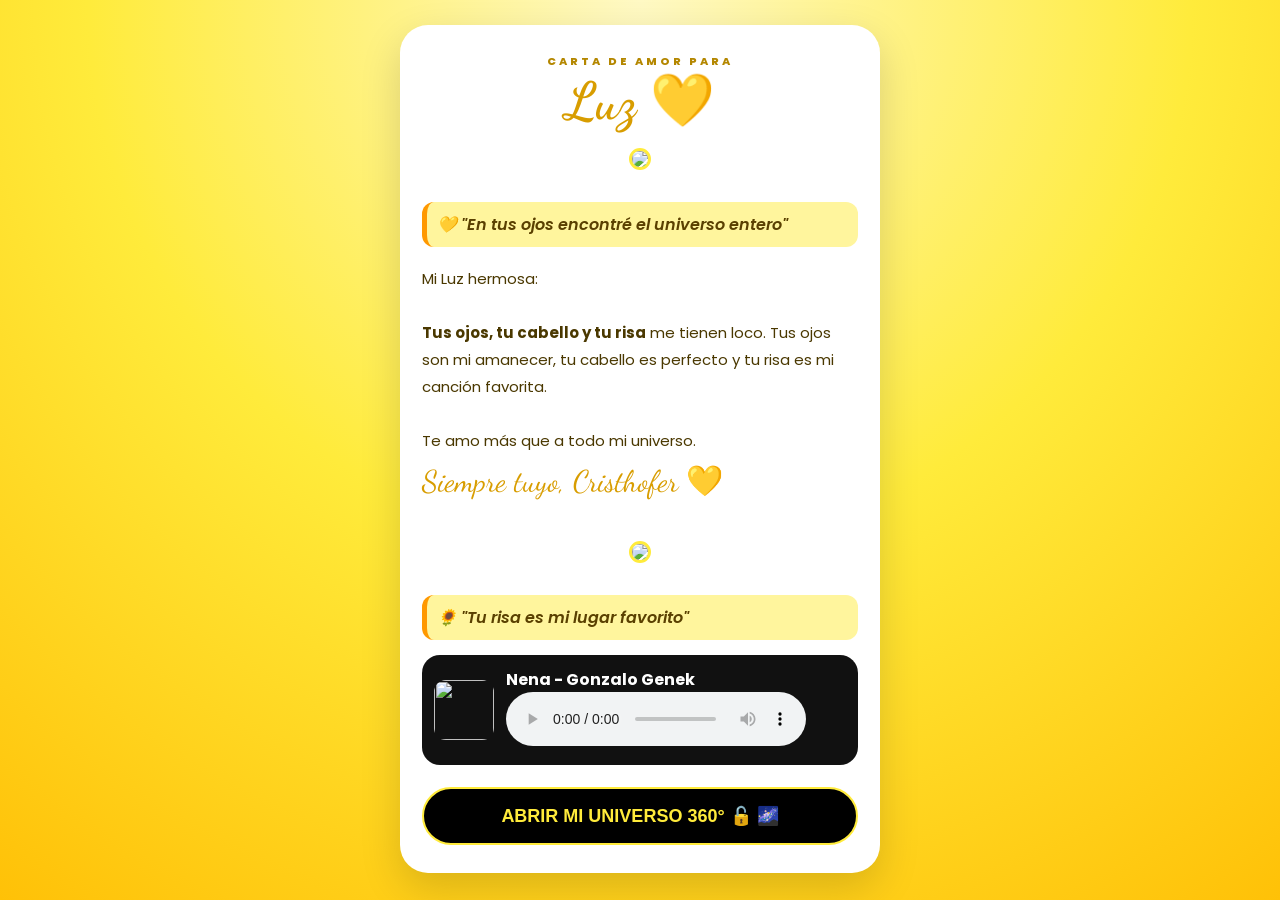
==== commit ff5a0216: "Actualizar index.html" ====
--- a/index.html
+++ b/index.html
@@ -2,81 +2,53 @@
 <html lang="es">
 <head>
 <meta charset="UTF-8">
-<meta name="viewport" content="width=device-width, initial-scale=1.0">
+<meta name="viewport" content="width=device-width, initial-scale=1.0, user-scalable=no">
 <title>Para Luz - De Cristhofer 💛</title>
 <link href="https://fonts.googleapis.com/css2?family=Poppins:wght@300;600&family=Dancing+Script:wght@700&display=swap" rel="stylesheet">
 <style>
-*{margin:0;padding:0;box-sizing:border-box}
-body{font-family:'Poppins',sans-serif;overflow-x:hidden;background:#fff8d6}
+*{margin:0;padding:0;box-sizing:border-box; -webkit-tap-highlight-color: transparent}
+body{font-family:'Poppins',sans-serif;overflow:hidden;background:#fff8d6;touch-action:none}
 
 /* CARTA */
-#cartas{min-height:100vh;background:radial-gradient(circle at top,#fff9c4,#ffeb3b,#ffc107);display:flex;justify-content:center;padding:25px 15px}
-.carta{width:100%;max-width:480px;background:white;border-radius:28px;padding:28px 22px;box-shadow:0 15px 40px rgba(0,0,0,.15);text-align:center}
+#cartas{height:100vh;overflow-y:auto;background:radial-gradient(circle at top,#fff9c4,#ffeb3b,#ffc107);display:flex;justify-content:center;padding:25px 15px}
+.carta{width:100%;max-width:480px;background:white;border-radius:28px;padding:28px 22px;box-shadow:0 15px 40px rgba(0,0,0,.15);text-align:center;height:fit-content}
 .carta h1{font-family:'Dancing Script';font-size:52px;color:#d89d00}
 .foto{width:100%;border-radius:20px;margin:15px 0;object-fit:cover;max-height:360px;border:3px solid #ffeb3b}
 .frase-foto{background:#fff59d;border-left:5px solid #ff9800;padding:10px;border-radius:12px;margin:10px 0;font-style:italic;font-weight:600;color:#5a4000;text-align:left}
 .texto-amor{text-align:left;line-height:1.8;color:#4a3800;font-size:15px;margin:18px 0}
 .music-box{display:flex;gap:12px;align-items:center;background:#111;color:white;border-radius:18px;padding:12px;text-align:left;margin-top:15px}
 .music-box img{width:60px;height:60px;border-radius:12px;object-fit:cover}
-.btn-abrir{width:100%;margin-top:22px;background:#000;color:#ffeb3b;border:2px solid #ffeb3b;padding:16px;border-radius:50px;font-weight:800;font-size:18px;cursor:pointer;box-shadow:0 10px 25px rgba(0,0,0,.3)}
-
-/* UNIVERSO 360 */
-#universo{display:none;position:fixed;inset:0;background:#02010a;overflow:hidden;perspective:1000px}
+.btn-abrir{width:100%;margin-top:22px;background:#000;color:#ffeb3b;border:2px solid #ffeb3b;padding:16px;border-radius:50px;font-weight:800;font-size:18px;cursor:pointer}
+
+/* UNIVERSO 360 INTERACTIVO */
+#universo{display:none;position:fixed;inset:0;background:#02010a;overflow:hidden;perspective:1000px;cursor:grab}
+#universo:active{cursor:grabbing}
 #universo.active{display:block}
 #stars{position:absolute;inset:0;z-index:1}
-.star{position:absolute;width:2px;height:2px;background:white;border-radius:50%;animation:twinkle 2s infinite alternate}
-@keyframes twinkle{0%{opacity:.2}100%{opacity:1}}
-
+.star{position:absolute;width:2px;height:2px;background:white;border-radius:50%;opacity:.8}
 .universe-center{
-  position:absolute;top:50%;left:50%;transform:translate(-50%,-50%) translateZ(0);
-  width:100%;height:100%;display:flex;justify-content:center;align-items:center;
-  transform-style:preserve-3d;animation:rotateUniverse 60s linear infinite
-}
-@keyframes rotateUniverse{from{transform:translate(-50%,-50%) rotateY(0deg)}to{transform:translate(-50%,-50%) rotateY(360deg)}}
-
+  position:absolute;top:50%;left:50%;width:100%;height:100%;
+  display:flex;justify-content:center;align-items:center;
+  transform-style:preserve-3d;will-change:transform
+}
 .blackhole-wrap{position:relative;width:600px;height:600px;display:flex;justify-content:center;align-items:center;transform-style:preserve-3d}
-.blackhole{
-  width:150px;height:150px;background:radial-gradient(circle at 30% 30%, #222, #000 60%);
-  border-radius:50%;box-shadow:0 0 20px 10px #000, 0 0 60px 30px rgba(120,0,255,.8), 0 0 120px 60px rgba(255,235,59,.25);
-  z-index:10;animation:holePulse 3s infinite
-}
-@keyframes holePulse{0%,100%{transform:scale(1)}50%{transform:scale(1.08)}}
-.ring{position:absolute;border-radius:50%;border:1px solid rgba(255,235,59,.25);transform-style:preserve-3d}
-.ring1{width:260px;height:260px;transform:rotateX(75deg);animation:spin 6s linear infinite}
-.ring2{width:360px;height:360px;transform:rotateX(75deg) rotateY(20deg);animation:spin 10s linear reverse infinite}
-.ring3{width:480px;height:480px;transform:rotateX(75deg) rotateY(-15deg);border-style:dashed;animation:spin 16s linear infinite}
-@keyframes spin{to{transform:rotateX(75deg) rotateZ(360deg)}}
-
-/* PLANETAS FOTOS 360 */
-.planet{position:absolute;transform-style:preserve-3d}
-.planet img{width:90px;height:90px;border-radius:18px;border:3px solid #ffeb3b;box-shadow:0 0 25px #ffeb3b;object-fit:cover}
-.p1{animation:orbit1 8s linear infinite}
-.p2{animation:orbit2 12s linear infinite}
-@keyframes orbit1{from{transform:rotateY(0deg) translateZ(200px) rotateY(0deg)}to{transform:rotateY(360deg) translateZ(200px) rotateY(-360deg)}}
-@keyframes orbit2{from{transform:rotateY(180deg) translateZ(280px) rotateY(0deg)}to{transform:rotateY(540deg) translateZ(280px) rotateY(-360deg)}}
-
-/* GIRASOLES 360 */
-.sun360{position:absolute;left:50%;top:50%;font-size:30px;pointer-events:none;z-index:20;transform-style:preserve-3d}
-
-/* FRASES 360 CON ZOOM */
-.frase360{
-  position:absolute;left:50%;top:50%;white-space:nowrap;
-  background:rgba(255,235,59,.15);backdrop-filter:blur(8px);
-  border:1px solid rgba(255,235,59,.5);padding:8px 16px;border-radius:25px;
-  color:#ffeb3b;font-weight:700;font-size:14px;pointer-events:none;
-  text-shadow:0 0 10px #ffeb3b;z-index:15;transform-style:preserve-3d;
-  animation:fraseZoom linear forwards
-}
-@keyframes fraseZoom{
-  0%{transform:translate3d(var(--x), var(--y), -500px) scale(0.2);opacity:0}
-  20%{opacity:1}
-  50%{transform:translate3d(var(--x), var(--y), 0px) scale(1.6);opacity:1}
-  100%{transform:translate3d(var(--x), var(--y), 500px) scale(0.2);opacity:0}
-}
-
-.title-uni{position:absolute;top:30px;width:100%;text-align:center;z-index:30;pointer-events:none}
-.title-uni h2{font-family:'Dancing Script';font-size:42px;color:#ffeb3b;text-shadow:0 0 20px #ff9800}
-.title-uni p{color:white;opacity:.7;font-size:12px}
+.blackhole{width:155px;height:155px;background:radial-gradient(circle at 30% 30%,#333,#000 65%);border-radius:50%;box-shadow:0 0 20px 10px #000,0 0 60px 30px rgba(120,0,255,.7),0 0 120px 60px rgba(255,235,59,.22);z-index:10}
+.ring{position:absolute;border-radius:50%;border:1px solid rgba(255,235,59,.25)}
+.ring1{width:270px;height:270px;transform:rotateX(75deg)}.ring2{width:380px;height:380px;transform:rotateX(75deg)}.ring3{width:500px;height:500px;transform:rotateX(75deg);border-style:dashed}
+.planet{position:absolute;transform-style:preserve-3d}.planet img{width:88px;height:88px;border-radius:18px;border:3px solid #ffeb3b;box-shadow:0 0 25px #ffeb3b;object-fit:cover}
+.p1{transform:rotateY(0deg) translateZ(210px)}.p2{transform:rotateY(180deg) translateZ(285px)}
+
+.sun360{position:absolute;left:50%;top:50%;font-size:30px;pointer-events:none;z-index:20}
+.frase360{position:absolute;left:50%;top:50%;white-space:nowrap;background:rgba(255,235,59,.15);backdrop-filter:blur(8px);border:1px solid rgba(255,235,59,.5);padding:8px 16px;border-radius:25px;color:#ffeb3b;font-weight:700;font-size:14px;pointer-events:none;text-shadow:0 0 10px #ffeb3b;z-index:15}
+
+.luz-letter{position:absolute;font-family:'Dancing Script';font-size:65px;font-weight:800;color:#ffeb3b;text-shadow:0 0 20px #ff9800,0 0 40px #ffeb3b;pointer-events:none;z-index:60}
+.explo-flower{position:absolute;font-size:28px;pointer-events:none;z-index:40}
+
+.title-uni{position:absolute;top:20px;width:100%;text-align:center;z-index:30;pointer-events:none}
+.title-uni h2{font-family:'Dancing Script';font-size:36px;color:#ffeb3b;text-shadow:0 0 20px #ff9800}
+.title-uni p{color:white;opacity:.6;font-size:11px}
+.controls-hint{position:absolute;bottom:22px;width:100%;text-align:center;color:white;opacity:.6;font-size:11px;z-index:30;pointer-events:none;line-height:1.4}
+.controls-hint b{color:#ffeb3b}
 .hidden-audio{display:none}
 </style>
 </head>
@@ -86,73 +58,153 @@
 <div class="carta">
   <div style="font-size:11px;letter-spacing:3px;font-weight:800;color:#b48700">CARTA DE AMOR PARA</div>
   <h1>Luz 💛</h1>
-  <p style="font-size:13px;opacity:.7">De: Cristhofer</p>
   <img class="foto" src="https://files.evogb.win/6E6Gyh.jpg">
   <div class="frase-foto">💛 "En tus ojos encontré el universo entero"</div>
   <div class="texto-amor">
     Mi Luz hermosa:<br><br>
     <b>Tus ojos, tu cabello y tu risa</b> me tienen loco. Tus ojos son mi amanecer, tu cabello es perfecto y tu risa es mi canción favorita.<br><br>
-    Te amo más que a todo mi universo. Gracias por existir.<br><br>
+    Te amo más que a todo mi universo.<br>
     <span style="font-family:'Dancing Script';font-size:30px;color:#d89d00">Siempre tuyo, Cristhofer 💛</span>
   </div>
   <img class="foto" src="https://files.evogb.win/8E1mm0.jpg">
   <div class="frase-foto">🌻 "Tu risa es mi lugar favorito"</div>
-  <div class="music-box">
-    <img src="https://files.evogb.win/i1hl4C.jpg">
-    <div style="flex:1"><b>Nena - Gonzalo Genek</b><br><span style="font-size:11px;opacity:.7">Nuestra canción</span>
-      <audio controls loop><source src="https://files.evogb.win/BQ9gfb.mp3"></audio>
-    </div>
-  </div>
-  <button class="btn-abrir" onclick="abrir()">ABRIR MI UNIVERSO 🔓 🌌</button>
+  <div class="music-box"><img src="https://files.evogb.win/i1hl4C.jpg"><div style="flex:1"><b>Nena - Gonzalo Genek</b><br><audio controls loop><source src="https://files.evogb.win/BQ9gfb.mp3"></audio></div></div>
+  <button class="btn-abrir" onclick="abrir()">ABRIR MI UNIVERSO 360° 🔓 🌌</button>
 </div>
 </div>
 
 <div id="universo">
   <div id="stars"></div>
-  <div class="title-uni"><h2>Mi Universo Eres Tú Luz 🌻</h2><p>Cristhofer x Luz - 360° de amor 💛</p></div>
+  <div class="title-uni"><h2>Mi Universo Eres Tú Luz 🌻</h2><p>Desliza para mover el universo 👆</p></div>
+  <div class="controls-hint">👆 <b>Desliza</b> para girar 360° • 👆👆 <b>Doble toque</b> explota LUZ 🌻<br>Pinch para zoom • Lento y suavecito 💛</div>
   <div class="universe-center" id="center">
-    <div class="blackhole-wrap">
+    <div class="blackhole-wrap" id="wrap">
       <div class="ring ring1"></div><div class="ring ring2"></div><div class="ring ring3"></div>
       <div class="blackhole"></div>
       <div class="planet p1"><img src="https://files.evogb.win/6E6Gyh.jpg"></div>
       <div class="planet p2"><img src="https://files.evogb.win/8E1mm0.jpg"></div>
     </div>
   </div>
-  <!-- AUDIOS OCULTOS -->
   <audio id="audioUni" class="hidden-audio" loop><source src="https://files.evogb.win/6cwrNy.mp3"></audio>
 </div>
 
 <script>
 // Estrellas
-for(let i=0;i<200;i++){let s=document.createElement('div');s.className='star';s.style.left=Math.random()*100+'vw';s.style.top=Math.random()*100+'vh';s.style.animationDelay=Math.random()*2+'s';document.getElementById('stars').appendChild(s)}
+for(let i=0;i<300;i++){let s=document.createElement('div');s.className='star';s.style.left=Math.random()*100+'vw';s.style.top=Math.random()*100+'vh';s.style.width=(1+Math.random()*2)+'px';s.style.height=s.style.width;document.getElementById('stars').appendChild(s)}
+
+let center=document.getElementById('center');
+let rotY=0, rotX=-10, scale=1;
+let isDragging=false, lastX=0, lastY=0;
+let autoSpeed=0.05; // MUY LENTO
+
+function updateTransform(){
+  center.style.transform=`translate(-50%,-50%) scale(${scale}) rotateX(${rotX}deg) rotateY(${rotY}deg)`;
+}
 
 function abrir(){
   document.getElementById('cartas').style.display='none';
   let u=document.getElementById('universo');u.style.display='block';u.classList.add('active');
   let a=document.getElementById('audioUni');a.volume=0.9;a.play().catch(()=>{document.addEventListener('click',()=>a.play(),{once:true})});
-  setInterval(crearSun360,120);
-  setInterval(crearFrase360,350);
-}
+  updateTransform();
+  requestAnimationFrame(autoRotate);
+  setInterval(crearSun360,200);
+  setInterval(crearFrase360,600);
+}
+
+function autoRotate(){
+  if(!isDragging){ rotY+=autoSpeed; updateTransform(); }
+  requestAnimationFrame(autoRotate);
+}
+
+// CONTROLES 360 - DRAG
+let universo=document.getElementById('universo');
+universo.addEventListener('mousedown', e=>{isDragging=true;lastX=e.clientX;lastY=e.clientY});
+universo.addEventListener('mousemove', e=>{
+  if(!isDragging) return;
+  let dx=e.clientX-lastX, dy=e.clientY-lastY;
+  rotY+=dx*0.3; // sensibilidad baja para que sea lento
+  rotX=Math.max(-60,Math.min(30, rotX - dy*0.2));
+  lastX=e.clientX;lastY=e.clientY;
+  updateTransform();
+});
+window.addEventListener('mouseup', ()=>isDragging=false);
+
+universo.addEventListener('touchstart', e=>{
+  if(e.touches.length==1){isDragging=true;lastX=e.touches[0].clientX;lastY=e.touches[0].clientY}
+},{passive:false});
+universo.addEventListener('touchmove', e=>{
+  if(!isDragging||e.touches.length!=1) return;
+  e.preventDefault();
+  let dx=e.touches[0].clientX-lastX, dy=e.touches[0].clientY-lastY;
+  rotY+=dx*0.35;
+  rotX=Math.max(-60,Math.min(30, rotX - dy*0.25));
+  lastX=e.touches[0].clientX;lastY=e.touches[0].clientY;
+  updateTransform();
+},{passive:false});
+universo.addEventListener('touchend', ()=>isDragging=false);
+
+// ZOOM PINCH
+let lastDist=0;
+universo.addEventListener('touchmove', e=>{
+  if(e.touches.length==2){
+    let d=Math.hypot(e.touches[0].clientX-e.touches[1].clientX, e.touches[0].clientY-e.touches[1].clientY);
+    if(lastDist){ scale=Math.max(0.6,Math.min(1.8, scale + (d-lastDist)*0.002)); updateTransform(); }
+    lastDist=d;
+  }
+},{passive:false});
+universo.addEventListener('touchend', ()=>lastDist=0);
 
 function crearSun360(){
   let e=document.createElement('div');e.className='sun360';e.innerHTML='🌻';
-  let ang1=Math.random()*360, ang2=Math.random()*360;
-  let r=300+Math.random()*500;
-  let x=Math.cos(ang1*Math.PI/180)*r, y=Math.sin(ang1*Math.PI/180)*r, z=Math.cos(ang2*Math.PI/180)*r;
-  e.animate([{transform:`translate3d(${x}px,${y}px,${z}px) scale(0)`,opacity:1},{transform:`translate3d(${x*0.1}px,${y*0.1}px,${z*0.1}px) scale(1.5)`,opacity:0}],{duration:3000+Math.random()*2000,easing:'linear'});
-  document.getElementById('center').appendChild(e);
-  setTimeout(()=>e.remove(),3500);
-}
-
-const frases=["TUS OJOS 💛","TU CABELLO PERFECTO ✨","TU RISA 😍","LUZ ERES MI TODO 🌻","CRISTHOFER AMA A LUZ 💛","MI FLOR AMARILLA 🌻","ME ENCANTAS LUZ ✨","TU SONRISA 🌞","MI UNIVERSO 🌌","TE AMO LUZ 💫"];
+  let ang=Math.random()*360, r=350+Math.random()*650;
+  let x=Math.cos(ang*Math.PI/180)*r, y=Math.sin(ang*Math.PI/180)*r, z=(Math.random()-0.5)*900;
+  e.animate([{transform:`translate3d(${x}px,${y}px,${z}px) scale(0)`,opacity:1},{transform:`translate3d(${x*0.1}px,${y*0.1}px,${z*0.1}px) scale(1.4)`,opacity:0}],{duration:4000,easing:'linear'});
+  center.appendChild(e);setTimeout(()=>e.remove(),4000);
+}
+
+const frases=["TUS OJOS 💛","TU CABELLO ✨","TU RISA 😍","LUZ ERES MI TODO 🌻","TE AMO LUZ 💛","MI FLOR AMARILLA 🌻","ME ENCANTAS ✨","MI UNIVERSO 🌌"];
 function crearFrase360(){
-  let f=document.createElement('div');f.className='frase360';
-  f.innerText=frases[Math.floor(Math.random()*frases.length)];
-  let x=(Math.random()-0.5)*600, y=(Math.random()-0.5)*600;
-  f.style.setProperty('--x',x+'px'); f.style.setProperty('--y',y+'px');
-  f.animate([{transform:`translate3d(${x}px,${y}px,-800px) scale(0.3)`,opacity:0},{transform:`translate3d(${x}px,${y}px,200px) scale(${1+Math.random()})`,opacity:1,offset:.5},{transform:`translate3d(${x}px,${y}px,800px) scale(0.2)`,opacity:0}],{duration:4000+Math.random()*2000});
-  document.getElementById('center').appendChild(f);
-  setTimeout(()=>f.remove(),6000);
+  let f=document.createElement('div');f.className='frase360';f.innerText=frases[Math.floor(Math.random()*frases.length)];
+  let x=(Math.random()-0.5)*800, y=(Math.random()-0.5)*500, z=(Math.random()-0.5)*500;
+  let scale=0.8+Math.random()*1.2;
+  f.animate([{transform:`translate3d(${x}px,${y}px,${z-700}px) scale(${scale*0.2})`,opacity:0},{transform:`translate3d(${x}px,${y}px,${z}px) scale(${scale*1.6})`,opacity:1,offset:0.5},{transform:`translate3d(${x}px,${y}px,${z+700}px) scale(${scale*0.2})`,opacity:0}],{duration:6000});
+  center.appendChild(f);setTimeout(()=>f.remove(),6000);
+}
+
+// DOBLE TOQUE EXPLOTA LUZ
+let lastTap=0;
+universo.addEventListener('click', e=>{
+  let now=Date.now();
+  if(now-lastTap<400){ explotar(e.clientX, e.clientY); }
+  lastTap=now;
+});
+universo.addEventListener('touchend', e=>{
+  let now=Date.now();
+  if(now-lastTap<400 && e.changedTouches.length){
+    let t=e.changedTouches[0]; explotar(t.clientX, t.clientY);
+  }
+  lastTap=now;
+});
+
+function explotar(cx, cy){
+  if(navigator.vibrate) navigator.vibrate(80);
+  const letras=["L","U","Z","💛"];
+  letras.forEach((letra, idx)=>{
+    let l=document.createElement('div');l.className='luz-letter';l.innerText=letra;
+    l.style.left=cx+'px';l.style.top=cy+'px';l.style.position='fixed';
+    let ang=(idx/letras.length)*360;let dist=70+idx*50;
+    let x=Math.cos(ang*Math.PI/180)*dist, y=Math.sin(ang*Math.PI/180)*dist;
+    l.animate([{transform:`translate(-50%,-50%) translate(0,0) scale(0.2)`,opacity:0},{transform:`translate(-50%,-50%) translate(${x}px,${y}px) scale(1.8)`,opacity:1,offset:0.35},{transform:`translate(-50%,-50%) translate(${x*1.6}px,${y*1.6}px) scale(0)`,opacity:0}],{duration:2000});
+    document.getElementById('universo').appendChild(l);setTimeout(()=>l.remove(),2000);
+  });
+  for(let i=0;i<20;i++){
+    let f=document.createElement('div');f.className='explo-flower';f.innerHTML=Math.random()>0.5?'🌻':'💛';
+    f.style.left=cx+'px';f.style.top=cy+'px';f.style.position='fixed';
+    let ang=Math.random()*360, dist=60+Math.random()*320;
+    let x=Math.cos(ang*Math.PI/180)*dist, y=Math.sin(ang*Math.PI/180)*dist;
+    f.animate([{transform:`translate(-50%,-50%) translate(0,0) scale(0) rotate(0deg)`,opacity:1},{transform:`translate(-50%,-50%) translate(${x}px,${y}px) scale(${0.8+Math.random()}) rotate(${500}deg)`,opacity:0}],{duration:1800+Math.random()*800});
+    document.getElementById('universo').appendChild(f);setTimeout(()=>f.remove(),2500);
+  }
 }
 </script>
 </body>
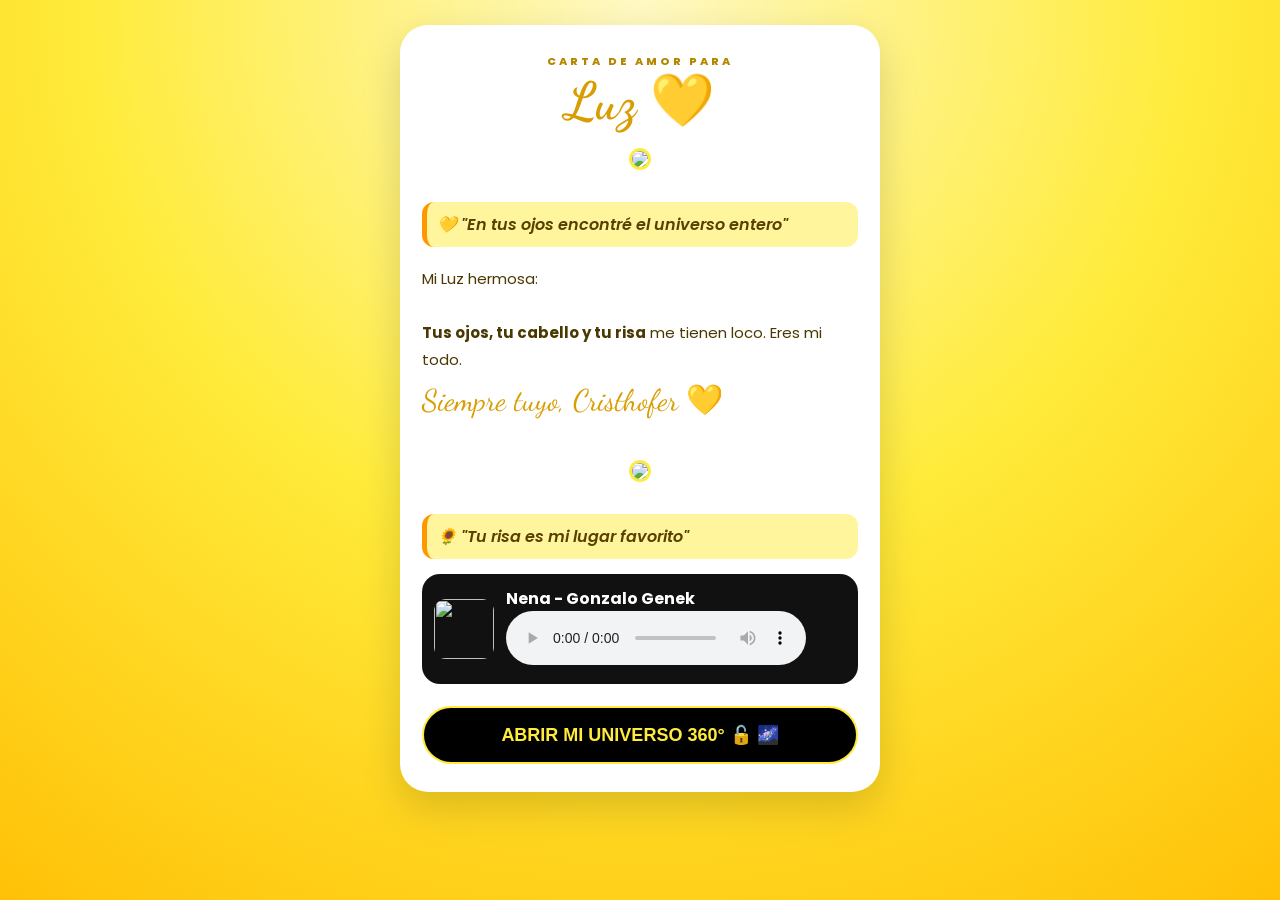
==== commit cf299d3d: "Actualizar index.html" ====
--- a/index.html
+++ b/index.html
@@ -6,10 +6,8 @@
 <title>Para Luz - De Cristhofer 💛</title>
 <link href="https://fonts.googleapis.com/css2?family=Poppins:wght@300;600&family=Dancing+Script:wght@700&display=swap" rel="stylesheet">
 <style>
-*{margin:0;padding:0;box-sizing:border-box; -webkit-tap-highlight-color: transparent}
+*{margin:0;padding:0;box-sizing:border-box;-webkit-tap-highlight-color:transparent}
 body{font-family:'Poppins',sans-serif;overflow:hidden;background:#fff8d6;touch-action:none}
-
-/* CARTA */
 #cartas{height:100vh;overflow-y:auto;background:radial-gradient(circle at top,#fff9c4,#ffeb3b,#ffc107);display:flex;justify-content:center;padding:25px 15px}
 .carta{width:100%;max-width:480px;background:white;border-radius:28px;padding:28px 22px;box-shadow:0 15px 40px rgba(0,0,0,.15);text-align:center;height:fit-content}
 .carta h1{font-family:'Dancing Script';font-size:52px;color:#d89d00}
@@ -20,35 +18,36 @@
 .music-box img{width:60px;height:60px;border-radius:12px;object-fit:cover}
 .btn-abrir{width:100%;margin-top:22px;background:#000;color:#ffeb3b;border:2px solid #ffeb3b;padding:16px;border-radius:50px;font-weight:800;font-size:18px;cursor:pointer}
 
-/* UNIVERSO 360 INTERACTIVO */
 #universo{display:none;position:fixed;inset:0;background:#02010a;overflow:hidden;perspective:1000px;cursor:grab}
-#universo:active{cursor:grabbing}
 #universo.active{display:block}
 #stars{position:absolute;inset:0;z-index:1}
-.star{position:absolute;width:2px;height:2px;background:white;border-radius:50%;opacity:.8}
-.universe-center{
-  position:absolute;top:50%;left:50%;width:100%;height:100%;
-  display:flex;justify-content:center;align-items:center;
-  transform-style:preserve-3d;will-change:transform
-}
+.star{position:absolute;width:2px;height:2px;background:white;border-radius:50%}
+.universe-center{position:absolute;top:50%;left:50%;width:100%;height:100%;display:flex;justify-content:center;align-items:center;transform-style:preserve-3d}
 .blackhole-wrap{position:relative;width:600px;height:600px;display:flex;justify-content:center;align-items:center;transform-style:preserve-3d}
 .blackhole{width:155px;height:155px;background:radial-gradient(circle at 30% 30%,#333,#000 65%);border-radius:50%;box-shadow:0 0 20px 10px #000,0 0 60px 30px rgba(120,0,255,.7),0 0 120px 60px rgba(255,235,59,.22);z-index:10}
-.ring{position:absolute;border-radius:50%;border:1px solid rgba(255,235,59,.25)}
-.ring1{width:270px;height:270px;transform:rotateX(75deg)}.ring2{width:380px;height:380px;transform:rotateX(75deg)}.ring3{width:500px;height:500px;transform:rotateX(75deg);border-style:dashed}
-.planet{position:absolute;transform-style:preserve-3d}.planet img{width:88px;height:88px;border-radius:18px;border:3px solid #ffeb3b;box-shadow:0 0 25px #ffeb3b;object-fit:cover}
+.ring{position:absolute;border-radius:50%;border:1px solid rgba(255,235,59,.25)}.ring1{width:270px;height:270px;transform:rotateX(75deg)}.ring2{width:380px;height:380px;transform:rotateX(75deg)}.ring3{width:500px;height:500px;transform:rotateX(75deg);border-style:dashed}
+.planet{position:absolute;transform-style:preserve-3d;cursor:pointer}.planet img{width:92px;height:92px;border-radius:18px;border:3px solid #ffeb3b;box-shadow:0 0 25px #ffeb3b;object-fit:cover;transition:.3s}.planet:active img{transform:scale(1.2)}
 .p1{transform:rotateY(0deg) translateZ(210px)}.p2{transform:rotateY(180deg) translateZ(285px)}
 
 .sun360{position:absolute;left:50%;top:50%;font-size:30px;pointer-events:none;z-index:20}
 .frase360{position:absolute;left:50%;top:50%;white-space:nowrap;background:rgba(255,235,59,.15);backdrop-filter:blur(8px);border:1px solid rgba(255,235,59,.5);padding:8px 16px;border-radius:25px;color:#ffeb3b;font-weight:700;font-size:14px;pointer-events:none;text-shadow:0 0 10px #ffeb3b;z-index:15}
-
 .luz-letter{position:absolute;font-family:'Dancing Script';font-size:65px;font-weight:800;color:#ffeb3b;text-shadow:0 0 20px #ff9800,0 0 40px #ffeb3b;pointer-events:none;z-index:60}
 .explo-flower{position:absolute;font-size:28px;pointer-events:none;z-index:40}
 
-.title-uni{position:absolute;top:20px;width:100%;text-align:center;z-index:30;pointer-events:none}
-.title-uni h2{font-family:'Dancing Script';font-size:36px;color:#ffeb3b;text-shadow:0 0 20px #ff9800}
-.title-uni p{color:white;opacity:.6;font-size:11px}
-.controls-hint{position:absolute;bottom:22px;width:100%;text-align:center;color:white;opacity:.6;font-size:11px;z-index:30;pointer-events:none;line-height:1.4}
-.controls-hint b{color:#ffeb3b}
+.title-uni{position:absolute;top:18px;width:100%;text-align:center;z-index:30;pointer-events:none}
+.title-uni h2{font-family:'Dancing Script';font-size:34px;color:#ffeb3b;text-shadow:0 0 20px #ff9800}
+.controls-hint{position:absolute;bottom:18px;width:100%;text-align:center;color:white;opacity:.55;font-size:11px;z-index:30;pointer-events:none;line-height:1.4}
+.btn-center{position:absolute;top:85px;right:15px;z-index:40;background:rgba(255,235,59,.15);backdrop-filter:blur(10px);border:1px solid rgba(255,235,59,.5);color:#ffeb3b;padding:10px 16px;border-radius:25px;font-weight:700;font-size:12px;cursor:pointer}
+.btn-center:active{transform:scale(.95)}
+
+/* MODAL FRASE GRANDE AL TOCAR FOTO */
+#modalFoto{position:fixed;inset:0;background:rgba(0,0,0,.85);backdrop-filter:blur(10px);z-index:100;display:none;justify-content:center;align-items:center;padding:20px}
+#modalFoto.active{display:flex}
+.modal-box{background:white;border-radius:28px;padding:20px;width:100%;max-width:380px;text-align:center;animation:pop .4s cubic-bezier(.34,1.56,.64,1)}
+@keyframes pop{0%{transform:scale(.5)}100%{transform:scale(1)}}
+.modal-box img{width:100%;border-radius:18px;max-height:320px;object-fit:cover;border:3px solid #ffeb3b}
+.modal-box h3{font-family:'Dancing Script';font-size:32px;color:#d89d00;margin:12px 0}
+.modal-box p{font-size:15px;color:#4a3800;line-height:1.6;font-weight:600}
 .hidden-audio{display:none}
 </style>
 </head>
@@ -62,8 +61,7 @@
   <div class="frase-foto">💛 "En tus ojos encontré el universo entero"</div>
   <div class="texto-amor">
     Mi Luz hermosa:<br><br>
-    <b>Tus ojos, tu cabello y tu risa</b> me tienen loco. Tus ojos son mi amanecer, tu cabello es perfecto y tu risa es mi canción favorita.<br><br>
-    Te amo más que a todo mi universo.<br>
+    <b>Tus ojos, tu cabello y tu risa</b> me tienen loco. Eres mi todo.<br>
     <span style="font-family:'Dancing Script';font-size:30px;color:#d89d00">Siempre tuyo, Cristhofer 💛</span>
   </div>
   <img class="foto" src="https://files.evogb.win/8E1mm0.jpg">
@@ -75,136 +73,81 @@
 
 <div id="universo">
   <div id="stars"></div>
-  <div class="title-uni"><h2>Mi Universo Eres Tú Luz 🌻</h2><p>Desliza para mover el universo 👆</p></div>
-  <div class="controls-hint">👆 <b>Desliza</b> para girar 360° • 👆👆 <b>Doble toque</b> explota LUZ 🌻<br>Pinch para zoom • Lento y suavecito 💛</div>
+  <div class="title-uni"><h2>Mi Universo Eres Tú Luz 🌻</h2><p>Toca las fotos 💛</p></div>
+  <button class="btn-center" onclick="centrar()">🎯 Centrar</button>
+  <div class="controls-hint">👆 Desliza para mover 360° • 🤏 Pinch zoom • 👆👆 Doble toque explota LUZ 🌻<br>Toca las fotos para ver tu frase secreta 💛</div>
   <div class="universe-center" id="center">
     <div class="blackhole-wrap" id="wrap">
       <div class="ring ring1"></div><div class="ring ring2"></div><div class="ring ring3"></div>
       <div class="blackhole"></div>
-      <div class="planet p1"><img src="https://files.evogb.win/6E6Gyh.jpg"></div>
-      <div class="planet p2"><img src="https://files.evogb.win/8E1mm0.jpg"></div>
+      <div class="planet p1" onclick="verFoto('https://files.evogb.win/6E6Gyh.jpg','En tus ojos encontré mi hogar, Luz 💛 Tus ojos son mi universo entero')"><img src="https://files.evogb.win/6E6Gyh.jpg"></div>
+      <div class="planet p2" onclick="verFoto('https://files.evogb.win/8E1mm0.jpg','Tu risa y tu cabello me tienen loco 😍 Eres mi flor amarilla eterna 🌻')"><img src="https://files.evogb.win/8E1mm0.jpg"></div>
     </div>
   </div>
   <audio id="audioUni" class="hidden-audio" loop><source src="https://files.evogb.win/6cwrNy.mp3"></audio>
 </div>
 
+<div id="modalFoto" onclick="this.classList.remove('active')">
+  <div class="modal-box">
+    <img id="modalImg" src="">
+    <h3>Luz 💛</h3>
+    <p id="modalText"></p>
+    <p style="margin-top:12px;font-size:12px;opacity:.6">Toca afuera para cerrar • Cristhofer te ama 🌻</p>
+  </div>
+</div>
+
 <script>
-// Estrellas
 for(let i=0;i<300;i++){let s=document.createElement('div');s.className='star';s.style.left=Math.random()*100+'vw';s.style.top=Math.random()*100+'vh';s.style.width=(1+Math.random()*2)+'px';s.style.height=s.style.width;document.getElementById('stars').appendChild(s)}
 
 let center=document.getElementById('center');
-let rotY=0, rotX=-10, scale=1;
-let isDragging=false, lastX=0, lastY=0;
-let autoSpeed=0.05; // MUY LENTO
-
-function updateTransform(){
-  center.style.transform=`translate(-50%,-50%) scale(${scale}) rotateX(${rotX}deg) rotateY(${rotY}deg)`;
-}
-
+let rotY=0, rotX=-10, scale=1, isDragging=false, lastX=0, lastY=0, autoSpeed=0.04;
+function updateTransform(){ center.style.transform=`translate(-50%,-50%) scale(${scale}) rotateX(${rotX}deg) rotateY(${rotY}deg)`; }
+function centrar(){ rotY=0; rotX=-10; scale=1; updateTransform(); if(navigator.vibrate) navigator.vibrate([50,30,50]); }
 function abrir(){
   document.getElementById('cartas').style.display='none';
   let u=document.getElementById('universo');u.style.display='block';u.classList.add('active');
   let a=document.getElementById('audioUni');a.volume=0.9;a.play().catch(()=>{document.addEventListener('click',()=>a.play(),{once:true})});
-  updateTransform();
-  requestAnimationFrame(autoRotate);
-  setInterval(crearSun360,200);
-  setInterval(crearFrase360,600);
+  updateTransform(); requestAnimationFrame(autoRotate);
+  setInterval(crearSun360,220); setInterval(crearFrase360,650);
+}
+function autoRotate(){ if(!isDragging){ rotY+=autoSpeed; updateTransform(); } requestAnimationFrame(autoRotate); }
+
+let universo=document.getElementById('universo');
+universo.addEventListener('mousedown', e=>{isDragging=true;lastX=e.clientX;lastY=e.clientY});
+universo.addEventListener('mousemove', e=>{ if(!isDragging) return; let dx=e.clientX-lastX, dy=e.clientY-lastY; rotY+=dx*0.32; rotX=Math.max(-60,Math.min(30, rotX - dy*0.22)); lastX=e.clientX;lastY=e.clientY; updateTransform(); });
+window.addEventListener('mouseup', ()=>isDragging=false);
+universo.addEventListener('touchstart', e=>{ if(e.touches.length==1){isDragging=true;lastX=e.touches[0].clientX;lastY=e.touches[0].clientY} },{passive:false});
+universo.addEventListener('touchmove', e=>{ if(!isDragging||e.touches.length!=1) return; e.preventDefault(); let dx=e.touches[0].clientX-lastX, dy=e.touches[0].clientY-lastY; rotY+=dx*0.35; rotX=Math.max(-60,Math.min(30, rotX - dy*0.25)); lastX=e.touches[0].clientX;lastY=e.touches[0].clientY; updateTransform(); },{passive:false});
+universo.addEventListener('touchend', ()=>isDragging=false);
+let lastDist=0;
+universo.addEventListener('touchmove', e=>{ if(e.touches.length==2){ let d=Math.hypot(e.touches[0].clientX-e.touches[1].clientX, e.touches[0].clientY-e.touches[1].clientY); if(lastDist){ scale=Math.max(0.6,Math.min(1.8, scale + (d-lastDist)*0.002)); updateTransform(); } lastDist=d; } },{passive:false});
+universo.addEventListener('touchend', ()=>lastDist=0);
+
+function crearSun360(){ let e=document.createElement('div');e.className='sun360';e.innerHTML='🌻'; let ang=Math.random()*360, r=400+Math.random()*650; let x=Math.cos(ang*Math.PI/180)*r, y=Math.sin(ang*Math.PI/180)*r, z=(Math.random()-0.5)*900; e.animate([{transform:`translate3d(${x}px,${y}px,${z}px) scale(0)`,opacity:1},{transform:`translate3d(${x*0.1}px,${y*0.1}px,${z*0.1}px) scale(1.4)`,opacity:0}],{duration:4000}); center.appendChild(e);setTimeout(()=>e.remove(),4000); }
+const frases=["TUS OJOS 💛","TU CABELLO ✨","TU RISA 😍","LUZ ERES MI TODO 🌻","TE AMO LUZ 💛","MI FLOR AMARILLA 🌻"];
+function crearFrase360(){ let f=document.createElement('div');f.className='frase360';f.innerText=frases[Math.floor(Math.random()*frases.length)]; let x=(Math.random()-0.5)*800, y=(Math.random()-0.5)*500, z=(Math.random()-0.5)*500; let sc=0.8+Math.random()*1.2; f.animate([{transform:`translate3d(${x}px,${y}px,${z-700}px) scale(${sc*0.2})`,opacity:0},{transform:`translate3d(${x}px,${y}px,${z}px) scale(${sc*1.6})`,opacity:1,offset:0.5},{transform:`translate3d(${x}px,${y}px,${z+700}px) scale(${sc*0.2})`,opacity:0}],{duration:6000}); center.appendChild(f);setTimeout(()=>f.remove(),6000); }
+
+let lastTap=0;
+universo.addEventListener('click', e=>{ let now=Date.now(); if(now-lastTap<350 && !e.target.closest('.planet')) explotar(e.clientX,e.clientY); lastTap=now; });
+universo.addEventListener('touchend', e=>{ let now=Date.now(); if(now-lastTap<350 && e.changedTouches.length && !e.target.closest('.planet')){ let t=e.changedTouches[0]; explotar(t.clientX,t.clientY); } lastTap=now; });
+
+function explotar(cx,cy){
+  if(navigator.vibrate) navigator.vibrate(80);
+  const letras=["L","U","Z","💛"];
+  letras.forEach((letra,idx)=>{
+    let l=document.createElement('div');l.className='luz-letter';l.innerText=letra; l.style.left=cx+'px';l.style.top=cy+'px';l.style.position='fixed';
+    let ang=(idx/letras.length)*360;let dist=70+idx*50; let x=Math.cos(ang*Math.PI/180)*dist, y=Math.sin(ang*Math.PI/180)*dist;
+    l.animate([{transform:`translate(-50%,-50%) translate(0,0) scale(0.2)`,opacity:0},{transform:`translate(-50%,-50%) translate(${x}px,${y}px) scale(1.8)`,opacity:1,offset:0.35},{transform:`translate(-50%,-50%) translate(${x*1.6}px,${y*1.6}px) scale(0)`,opacity:0}],{duration:2000}); document.getElementById('universo').appendChild(l);setTimeout(()=>l.remove(),2000);
+  });
+  for(let i=0;i<20;i++){ let f=document.createElement('div');f.className='explo-flower';f.innerHTML=Math.random()>0.5?'🌻':'💛'; f.style.left=cx+'px';f.style.top=cy+'px';f.style.position='fixed'; let ang=Math.random()*360, dist=60+Math.random()*320; let x=Math.cos(ang*Math.PI/180)*dist, y=Math.sin(ang*Math.PI/180)*dist; f.animate([{transform:`translate(-50%,-50%) translate(0,0) scale(0) rotate(0deg)`,opacity:1},{transform:`translate(-50%,-50%) translate(${x}px,${y}px) scale(${0.8+Math.random()}) rotate(500deg)`,opacity:0}],{duration:1800+Math.random()*800}); document.getElementById('universo').appendChild(f);setTimeout(()=>f.remove(),2500); }
 }
 
-function autoRotate(){
-  if(!isDragging){ rotY+=autoSpeed; updateTransform(); }
-  requestAnimationFrame(autoRotate);
-}
-
-// CONTROLES 360 - DRAG
-let universo=document.getElementById('universo');
-universo.addEventListener('mousedown', e=>{isDragging=true;lastX=e.clientX;lastY=e.clientY});
-universo.addEventListener('mousemove', e=>{
-  if(!isDragging) return;
-  let dx=e.clientX-lastX, dy=e.clientY-lastY;
-  rotY+=dx*0.3; // sensibilidad baja para que sea lento
-  rotX=Math.max(-60,Math.min(30, rotX - dy*0.2));
-  lastX=e.clientX;lastY=e.clientY;
-  updateTransform();
-});
-window.addEventListener('mouseup', ()=>isDragging=false);
-
-universo.addEventListener('touchstart', e=>{
-  if(e.touches.length==1){isDragging=true;lastX=e.touches[0].clientX;lastY=e.touches[0].clientY}
-},{passive:false});
-universo.addEventListener('touchmove', e=>{
-  if(!isDragging||e.touches.length!=1) return;
-  e.preventDefault();
-  let dx=e.touches[0].clientX-lastX, dy=e.touches[0].clientY-lastY;
-  rotY+=dx*0.35;
-  rotX=Math.max(-60,Math.min(30, rotX - dy*0.25));
-  lastX=e.touches[0].clientX;lastY=e.touches[0].clientY;
-  updateTransform();
-},{passive:false});
-universo.addEventListener('touchend', ()=>isDragging=false);
-
-// ZOOM PINCH
-let lastDist=0;
-universo.addEventListener('touchmove', e=>{
-  if(e.touches.length==2){
-    let d=Math.hypot(e.touches[0].clientX-e.touches[1].clientX, e.touches[0].clientY-e.touches[1].clientY);
-    if(lastDist){ scale=Math.max(0.6,Math.min(1.8, scale + (d-lastDist)*0.002)); updateTransform(); }
-    lastDist=d;
-  }
-},{passive:false});
-universo.addEventListener('touchend', ()=>lastDist=0);
-
-function crearSun360(){
-  let e=document.createElement('div');e.className='sun360';e.innerHTML='🌻';
-  let ang=Math.random()*360, r=350+Math.random()*650;
-  let x=Math.cos(ang*Math.PI/180)*r, y=Math.sin(ang*Math.PI/180)*r, z=(Math.random()-0.5)*900;
-  e.animate([{transform:`translate3d(${x}px,${y}px,${z}px) scale(0)`,opacity:1},{transform:`translate3d(${x*0.1}px,${y*0.1}px,${z*0.1}px) scale(1.4)`,opacity:0}],{duration:4000,easing:'linear'});
-  center.appendChild(e);setTimeout(()=>e.remove(),4000);
-}
-
-const frases=["TUS OJOS 💛","TU CABELLO ✨","TU RISA 😍","LUZ ERES MI TODO 🌻","TE AMO LUZ 💛","MI FLOR AMARILLA 🌻","ME ENCANTAS ✨","MI UNIVERSO 🌌"];
-function crearFrase360(){
-  let f=document.createElement('div');f.className='frase360';f.innerText=frases[Math.floor(Math.random()*frases.length)];
-  let x=(Math.random()-0.5)*800, y=(Math.random()-0.5)*500, z=(Math.random()-0.5)*500;
-  let scale=0.8+Math.random()*1.2;
-  f.animate([{transform:`translate3d(${x}px,${y}px,${z-700}px) scale(${scale*0.2})`,opacity:0},{transform:`translate3d(${x}px,${y}px,${z}px) scale(${scale*1.6})`,opacity:1,offset:0.5},{transform:`translate3d(${x}px,${y}px,${z+700}px) scale(${scale*0.2})`,opacity:0}],{duration:6000});
-  center.appendChild(f);setTimeout(()=>f.remove(),6000);
-}
-
-// DOBLE TOQUE EXPLOTA LUZ
-let lastTap=0;
-universo.addEventListener('click', e=>{
-  let now=Date.now();
-  if(now-lastTap<400){ explotar(e.clientX, e.clientY); }
-  lastTap=now;
-});
-universo.addEventListener('touchend', e=>{
-  let now=Date.now();
-  if(now-lastTap<400 && e.changedTouches.length){
-    let t=e.changedTouches[0]; explotar(t.clientX, t.clientY);
-  }
-  lastTap=now;
-});
-
-function explotar(cx, cy){
-  if(navigator.vibrate) navigator.vibrate(80);
-  const letras=["L","U","Z","💛"];
-  letras.forEach((letra, idx)=>{
-    let l=document.createElement('div');l.className='luz-letter';l.innerText=letra;
-    l.style.left=cx+'px';l.style.top=cy+'px';l.style.position='fixed';
-    let ang=(idx/letras.length)*360;let dist=70+idx*50;
-    let x=Math.cos(ang*Math.PI/180)*dist, y=Math.sin(ang*Math.PI/180)*dist;
-    l.animate([{transform:`translate(-50%,-50%) translate(0,0) scale(0.2)`,opacity:0},{transform:`translate(-50%,-50%) translate(${x}px,${y}px) scale(1.8)`,opacity:1,offset:0.35},{transform:`translate(-50%,-50%) translate(${x*1.6}px,${y*1.6}px) scale(0)`,opacity:0}],{duration:2000});
-    document.getElementById('universo').appendChild(l);setTimeout(()=>l.remove(),2000);
-  });
-  for(let i=0;i<20;i++){
-    let f=document.createElement('div');f.className='explo-flower';f.innerHTML=Math.random()>0.5?'🌻':'💛';
-    f.style.left=cx+'px';f.style.top=cy+'px';f.style.position='fixed';
-    let ang=Math.random()*360, dist=60+Math.random()*320;
-    let x=Math.cos(ang*Math.PI/180)*dist, y=Math.sin(ang*Math.PI/180)*dist;
-    f.animate([{transform:`translate(-50%,-50%) translate(0,0) scale(0) rotate(0deg)`,opacity:1},{transform:`translate(-50%,-50%) translate(${x}px,${y}px) scale(${0.8+Math.random()}) rotate(${500}deg)`,opacity:0}],{duration:1800+Math.random()*800});
-    document.getElementById('universo').appendChild(f);setTimeout(()=>f.remove(),2500);
-  }
+function verFoto(src, texto){
+  document.getElementById('modalImg').src=src;
+  document.getElementById('modalText').innerText=texto;
+  document.getElementById('modalFoto').classList.add('active');
+  if(navigator.vibrate) navigator.vibrate([30,20,100]);
+  explotar(window.innerWidth/2, window.innerHeight/2);
 }
 </script>
 </body>
